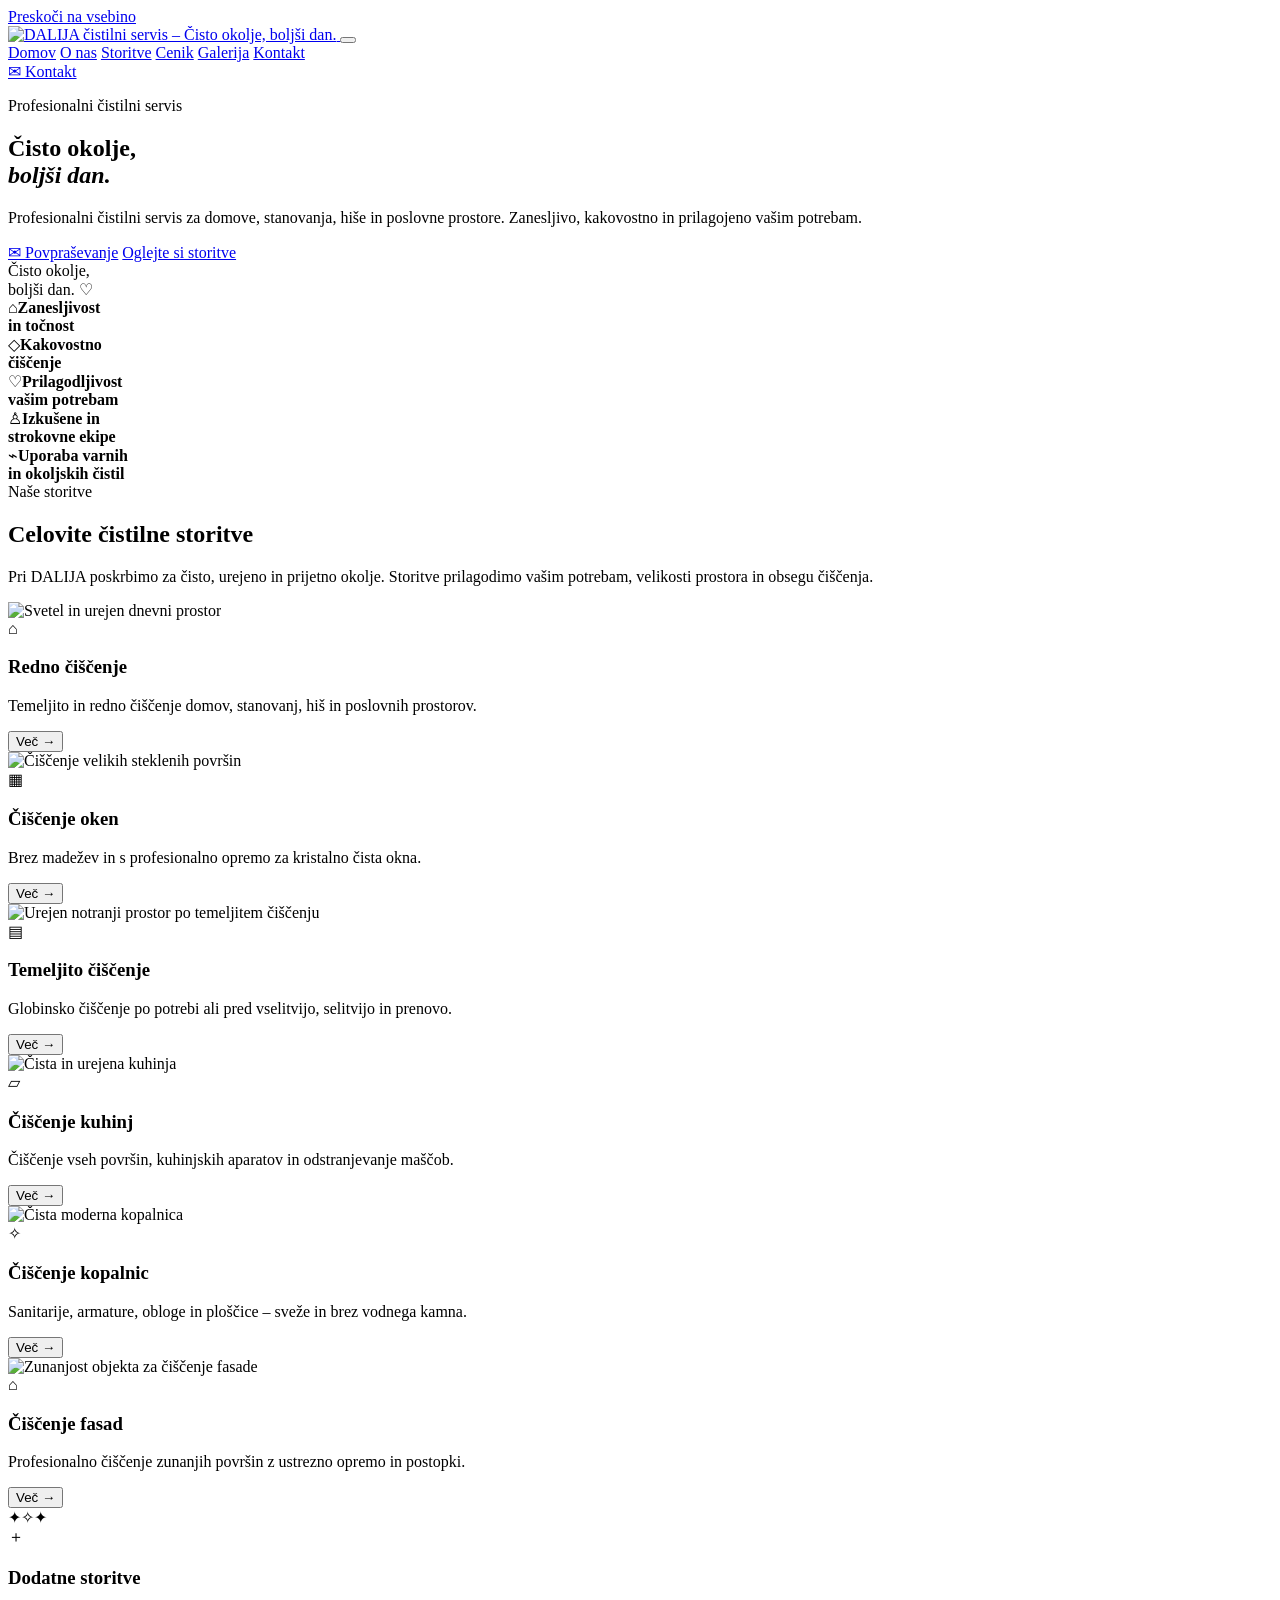
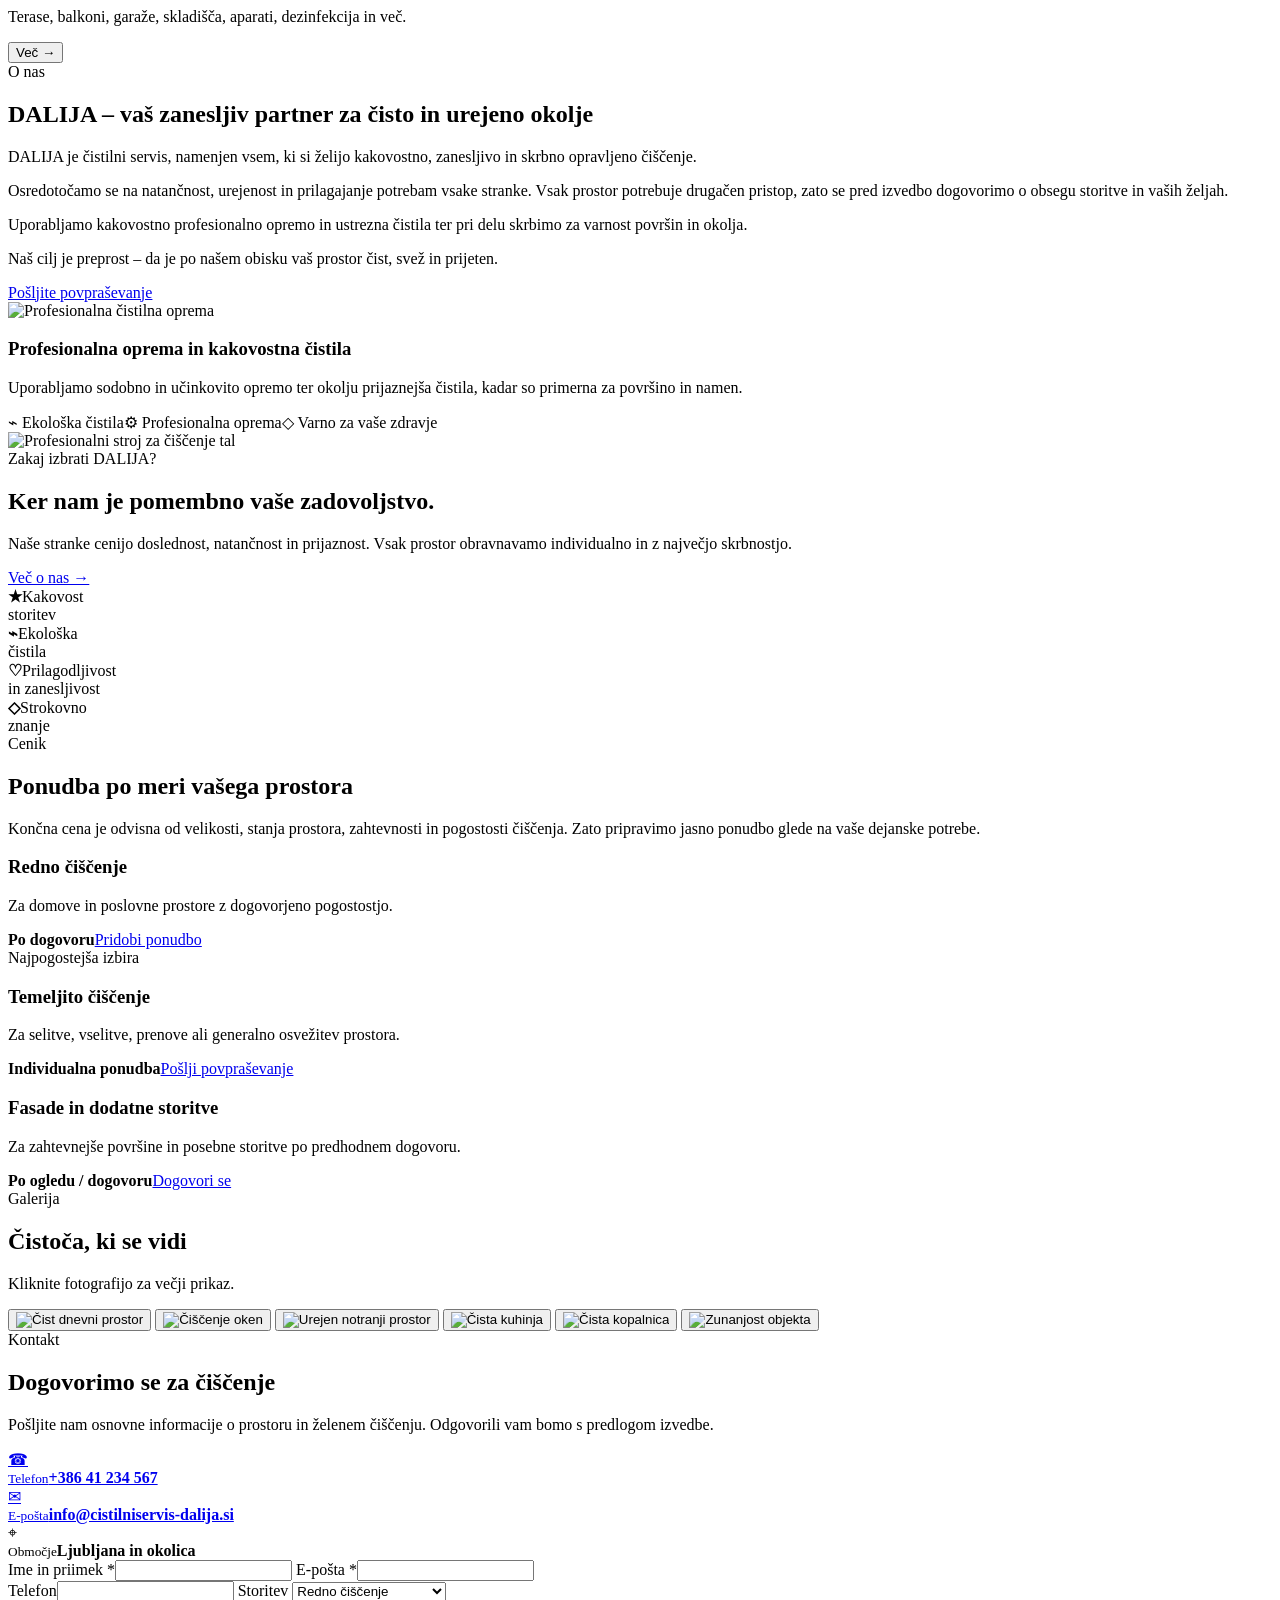
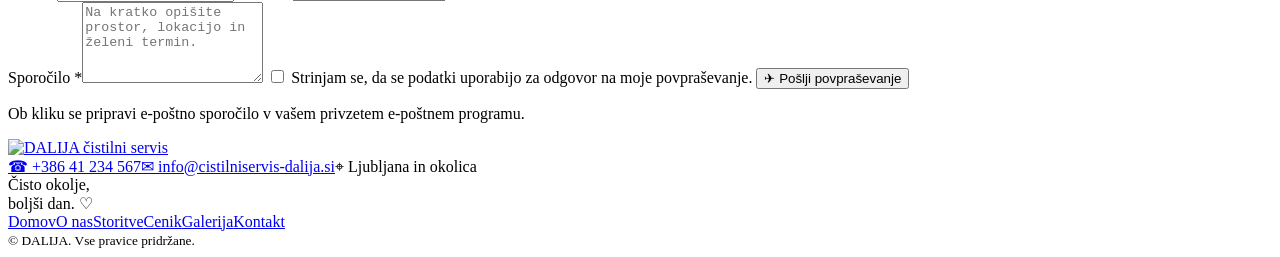
==== index.html @ ecc3ffd3 "Build DALIJA cleaning service website" ====
<!doctype html>
<html lang="sl">
<head>
  <meta charset="utf-8" />
  <meta name="viewport" content="width=device-width, initial-scale=1" />
  <meta name="description" content="DALIJA – profesionalni čistilni servis za domove, stanovanja, hiše in poslovne prostore v Ljubljani in okolici." />
  <meta name="theme-color" content="#007f9e" />
  <meta property="og:title" content="DALIJA | Čistilni servis" />
  <meta property="og:description" content="Profesionalne čistilne storitve za domove in poslovne prostore v Ljubljani in okolici." />
  <title>DALIJA | Čistilni servis</title>
  <link rel="icon" href="assets/favicon.svg" />
  <link rel="stylesheet" href="style.css" />
</head>
<body>
  <a class="skip-link" href="#main">Preskoči na vsebino</a>

  <header class="site-header" id="domov">
    <div class="header-inner container">
      <a class="brand" href="#domov" aria-label="DALIJA – domov">
        <img src="assets/logo.svg" alt="DALIJA čistilni servis – Čisto okolje, boljši dan." />
      </a>
      <button class="menu-toggle" type="button" aria-expanded="false" aria-controls="main-nav" aria-label="Odpri meni">
        <span></span><span></span><span></span>
      </button>
      <nav class="main-nav" id="main-nav" aria-label="Glavna navigacija">
        <a href="#domov" class="active">Domov</a>
        <a href="#o-nas">O nas</a>
        <a href="#storitve">Storitve</a>
        <a href="#cenik">Cenik</a>
        <a href="#galerija">Galerija</a>
        <a href="#kontakt">Kontakt</a>
      </nav>
      <a class="btn btn-small header-cta" href="#kontakt"><span aria-hidden="true">✉</span> Kontakt</a>
    </div>
  </header>

  <main id="main">
    <section class="hero" aria-labelledby="hero-title">
      <div class="hero-photo" aria-hidden="true"></div>
      <div class="hero-shade" aria-hidden="true"></div>
      <div class="container hero-content">
        <p class="eyebrow">Profesionalni čistilni servis</p>
        <h1 id="hero-title">Čisto okolje,<br><em>boljši dan.</em></h1>
        <p>Profesionalni čistilni servis za domove, stanovanja, hiše in poslovne prostore. Zanesljivo, kakovostno in prilagojeno vašim potrebam.</p>
        <div class="hero-actions">
          <a class="btn btn-primary" href="#kontakt"><span aria-hidden="true">✉</span> Povpraševanje</a>
          <a class="btn btn-ghost" href="#storitve">Oglejte si storitve</a>
        </div>
      </div>
      <div class="hero-note" aria-hidden="true">Čisto okolje,<br>boljši dan. ♡</div>
    </section>

    <section class="trust-strip" aria-label="Prednosti DALIJA">
      <div class="container trust-grid">
        <div class="trust-item"><span class="trust-icon">⌂</span><strong>Zanesljivost<br>in točnost</strong></div>
        <div class="trust-item"><span class="trust-icon">◇</span><strong>Kakovostno<br>čiščenje</strong></div>
        <div class="trust-item"><span class="trust-icon">♡</span><strong>Prilagodljivost<br>vašim potrebam</strong></div>
        <div class="trust-item"><span class="trust-icon">♙</span><strong>Izkušene in<br>strokovne ekipe</strong></div>
        <div class="trust-item"><span class="trust-icon">⌁</span><strong>Uporaba varnih<br>in okoljskih čistil</strong></div>
      </div>
    </section>

    <section class="section services" id="storitve" aria-labelledby="services-title">
      <div class="floral floral-left" aria-hidden="true"></div>
      <div class="floral floral-right" aria-hidden="true"></div>
      <div class="container">
        <div class="section-heading centered">
          <span>Naše storitve</span>
          <h2 id="services-title">Celovite čistilne storitve</h2>
          <p>Pri DALIJA poskrbimo za čisto, urejeno in prijetno okolje. Storitve prilagodimo vašim potrebam, velikosti prostora in obsegu čiščenja.</p>
        </div>

        <div class="service-grid">
          <article class="service-card">
            <img src="https://images.unsplash.com/photo-1638989795059-f4dba0a3f291?auto=format&fit=crop&fm=jpg&q=82&w=1200" alt="Svetel in urejen dnevni prostor" loading="lazy" />
            <div class="service-body"><span class="service-icon">⌂</span><h3>Redno čiščenje</h3><p>Temeljito in redno čiščenje domov, stanovanj, hiš in poslovnih prostorov.</p><button class="link-btn service-more" data-service="redno">Več <span>→</span></button></div>
          </article>
          <article class="service-card">
            <img src="https://images.unsplash.com/photo-1641927130955-8e118b3d3306?auto=format&fit=crop&fm=jpg&q=82&w=1200" alt="Čiščenje velikih steklenih površin" loading="lazy" />
            <div class="service-body"><span class="service-icon">▦</span><h3>Čiščenje oken</h3><p>Brez madežev in s profesionalno opremo za kristalno čista okna.</p><button class="link-btn service-more" data-service="okna">Več <span>→</span></button></div>
          </article>
          <article class="service-card">
            <img src="https://images.unsplash.com/photo-1641927130955-8e118b3d3306?auto=format&fit=crop&fm=jpg&q=82&w=1200" alt="Urejen notranji prostor po temeljitem čiščenju" loading="lazy" />
            <div class="service-body"><span class="service-icon">▤</span><h3>Temeljito čiščenje</h3><p>Globinsko čiščenje po potrebi ali pred vselitvijo, selitvijo in prenovo.</p><button class="link-btn service-more" data-service="temeljito">Več <span>→</span></button></div>
          </article>
          <article class="service-card">
            <img src="https://images.unsplash.com/photo-1761679296920-b48e07e9e267?auto=format&fit=crop&fm=jpg&q=82&w=1200" alt="Čista in urejena kuhinja" loading="lazy" />
            <div class="service-body"><span class="service-icon">▱</span><h3>Čiščenje kuhinj</h3><p>Čiščenje vseh površin, kuhinjskih aparatov in odstranjevanje maščob.</p><button class="link-btn service-more" data-service="kuhinje">Več <span>→</span></button></div>
          </article>
          <article class="service-card">
            <img src="https://images.unsplash.com/photo-1774716925801-cad665240e12?auto=format&fit=crop&fm=jpg&q=82&w=1200" alt="Čista moderna kopalnica" loading="lazy" />
            <div class="service-body"><span class="service-icon">✧</span><h3>Čiščenje kopalnic</h3><p>Sanitarije, armature, obloge in ploščice – sveže in brez vodnega kamna.</p><button class="link-btn service-more" data-service="kopalnice">Več <span>→</span></button></div>
          </article>
          <article class="service-card">
            <img src="https://images.unsplash.com/photo-1757361652977-218a1173e8d6?auto=format&fit=crop&fm=jpg&q=82&w=1200" alt="Zunanjost objekta za čiščenje fasade" loading="lazy" />
            <div class="service-body"><span class="service-icon">⌂</span><h3>Čiščenje fasad</h3><p>Profesionalno čiščenje zunanjih površin z ustrezno opremo in postopki.</p><button class="link-btn service-more" data-service="fasade">Več <span>→</span></button></div>
          </article>
          <article class="service-card service-card-extra">
            <div class="service-illustration"><span>✦</span><span>✧</span><span>✦</span></div>
            <div class="service-body"><span class="service-icon">＋</span><h3>Dodatne storitve</h3><p>Terase, balkoni, garaže, skladišča, aparati, dezinfekcija in več.</p><button class="link-btn service-more" data-service="dodatne">Več <span>→</span></button></div>
          </article>
        </div>
      </div>
    </section>

    <section class="section about" id="o-nas" aria-labelledby="about-title">
      <div class="container about-grid">
        <div class="about-copy">
          <div class="section-heading">
            <span>O nas</span>
            <h2 id="about-title">DALIJA – vaš zanesljiv partner za čisto in urejeno okolje</h2>
          </div>
          <p>DALIJA je čistilni servis, namenjen vsem, ki si želijo kakovostno, zanesljivo in skrbno opravljeno čiščenje.</p>
          <p>Osredotočamo se na natančnost, urejenost in prilagajanje potrebam vsake stranke. Vsak prostor potrebuje drugačen pristop, zato se pred izvedbo dogovorimo o obsegu storitve in vaših željah.</p>
          <p>Uporabljamo kakovostno profesionalno opremo in ustrezna čistila ter pri delu skrbimo za varnost površin in okolja.</p>
          <p class="about-highlight">Naš cilj je preprost – da je po našem obisku vaš prostor čist, svež in prijeten.</p>
          <a class="btn btn-primary" href="#kontakt">Pošljite povpraševanje</a>
        </div>
        <div class="about-visual card-frame">
          <img src="https://images.unsplash.com/photo-1641927130955-8e118b3d3306?auto=format&fit=crop&fm=jpg&q=82&w=1200" alt="Profesionalna čistilna oprema" loading="lazy" />
        </div>
        <div class="equipment card-frame">
          <div class="equipment-copy">
            <h3>Profesionalna oprema in kakovostna čistila</h3>
            <p>Uporabljamo sodobno in učinkovito opremo ter okolju prijaznejša čistila, kadar so primerna za površino in namen.</p>
            <div class="mini-features"><span>⌁ Ekološka čistila</span><span>⚙ Profesionalna oprema</span><span>◇ Varno za vaše zdravje</span></div>
          </div>
          <img src="https://images.unsplash.com/photo-1638989795059-f4dba0a3f291?auto=format&fit=crop&fm=jpg&q=82&w=1200" alt="Profesionalni stroj za čiščenje tal" loading="lazy" />
        </div>
      </div>
    </section>

    <section class="section why" aria-labelledby="why-title">
      <div class="container why-inner">
        <div>
          <span class="eyebrow">Zakaj izbrati DALIJA?</span>
          <h2 id="why-title">Ker nam je pomembno vaše zadovoljstvo.</h2>
          <p>Naše stranke cenijo doslednost, natančnost in prijaznost. Vsak prostor obravnavamo individualno in z največjo skrbnostjo.</p>
          <a class="btn btn-small" href="#o-nas">Več o nas →</a>
        </div>
        <div class="why-features">
          <div><strong>★</strong><span>Kakovost<br>storitev</span></div>
          <div><strong>⌁</strong><span>Ekološka<br>čistila</span></div>
          <div><strong>♡</strong><span>Prilagodljivost<br>in zanesljivost</span></div>
          <div><strong>◇</strong><span>Strokovno<br>znanje</span></div>
        </div>
      </div>
    </section>

    <section class="section pricing" id="cenik" aria-labelledby="pricing-title">
      <div class="container">
        <div class="section-heading centered">
          <span>Cenik</span>
          <h2 id="pricing-title">Ponudba po meri vašega prostora</h2>
          <p>Končna cena je odvisna od velikosti, stanja prostora, zahtevnosti in pogostosti čiščenja. Zato pripravimo jasno ponudbo glede na vaše dejanske potrebe.</p>
        </div>
        <div class="pricing-grid">
          <article><h3>Redno čiščenje</h3><p>Za domove in poslovne prostore z dogovorjeno pogostostjo.</p><strong>Po dogovoru</strong><a href="#kontakt" class="btn btn-outline">Pridobi ponudbo</a></article>
          <article class="featured"><span class="tag">Najpogostejša izbira</span><h3>Temeljito čiščenje</h3><p>Za selitve, vselitve, prenove ali generalno osvežitev prostora.</p><strong>Individualna ponudba</strong><a href="#kontakt" class="btn btn-primary">Pošlji povpraševanje</a></article>
          <article><h3>Fasade in dodatne storitve</h3><p>Za zahtevnejše površine in posebne storitve po predhodnem dogovoru.</p><strong>Po ogledu / dogovoru</strong><a href="#kontakt" class="btn btn-outline">Dogovori se</a></article>
        </div>
      </div>
    </section>

    <section class="section gallery" id="galerija" aria-labelledby="gallery-title">
      <div class="container">
        <div class="section-heading centered">
          <span>Galerija</span>
          <h2 id="gallery-title">Čistoča, ki se vidi</h2>
          <p>Kliknite fotografijo za večji prikaz.</p>
        </div>
        <div class="gallery-grid">
          <button class="gallery-item" data-src="https://images.unsplash.com/photo-1638989795059-f4dba0a3f291?auto=format&fit=crop&fm=jpg&q=82&w=1200" aria-label="Odpri fotografijo dnevnega prostora"><img src="https://images.unsplash.com/photo-1638989795059-f4dba0a3f291?auto=format&fit=crop&fm=jpg&q=82&w=1200" alt="Čist dnevni prostor" loading="lazy"></button>
          <button class="gallery-item" data-src="https://images.unsplash.com/photo-1641927130955-8e118b3d3306?auto=format&fit=crop&fm=jpg&q=82&w=1200" aria-label="Odpri fotografijo čiščenja oken"><img src="https://images.unsplash.com/photo-1641927130955-8e118b3d3306?auto=format&fit=crop&fm=jpg&q=82&w=1200" alt="Čiščenje oken" loading="lazy"></button>
          <button class="gallery-item" data-src="https://images.unsplash.com/photo-1641927130955-8e118b3d3306?auto=format&fit=crop&fm=jpg&q=82&w=1200" aria-label="Odpri fotografijo notranjega prostora"><img src="https://images.unsplash.com/photo-1641927130955-8e118b3d3306?auto=format&fit=crop&fm=jpg&q=82&w=1200" alt="Urejen notranji prostor" loading="lazy"></button>
          <button class="gallery-item" data-src="https://images.unsplash.com/photo-1761679296920-b48e07e9e267?auto=format&fit=crop&fm=jpg&q=82&w=1200" aria-label="Odpri fotografijo kuhinje"><img src="https://images.unsplash.com/photo-1761679296920-b48e07e9e267?auto=format&fit=crop&fm=jpg&q=82&w=1200" alt="Čista kuhinja" loading="lazy"></button>
          <button class="gallery-item" data-src="https://images.unsplash.com/photo-1774716925801-cad665240e12?auto=format&fit=crop&fm=jpg&q=82&w=1200" aria-label="Odpri fotografijo kopalnice"><img src="https://images.unsplash.com/photo-1774716925801-cad665240e12?auto=format&fit=crop&fm=jpg&q=82&w=1200" alt="Čista kopalnica" loading="lazy"></button>
          <button class="gallery-item" data-src="https://images.unsplash.com/photo-1757361652977-218a1173e8d6?auto=format&fit=crop&fm=jpg&q=82&w=1200" aria-label="Odpri fotografijo zunanjosti objekta"><img src="https://images.unsplash.com/photo-1757361652977-218a1173e8d6?auto=format&fit=crop&fm=jpg&q=82&w=1200" alt="Zunanjost objekta" loading="lazy"></button>
        </div>
      </div>
    </section>

    <section class="section contact" id="kontakt" aria-labelledby="contact-title">
      <div class="container contact-grid">
        <div class="contact-info">
          <div class="section-heading">
            <span>Kontakt</span>
            <h2 id="contact-title">Dogovorimo se za čiščenje</h2>
          </div>
          <p>Pošljite nam osnovne informacije o prostoru in želenem čiščenju. Odgovorili vam bomo s predlogom izvedbe.</p>
          <div class="contact-links">
            <a href="tel:+38641234567"><span>☎</span><div><small>Telefon</small><strong>+386 41 234 567</strong></div></a>
            <a href="mailto:info@cistilniservis-dalija.si"><span>✉</span><div><small>E-pošta</small><strong>info@cistilniservis-dalija.si</strong></div></a>
            <div><span>⌖</span><div><small>Območje</small><strong>Ljubljana in okolica</strong></div></div>
          </div>
        </div>

        <form class="contact-form" id="contact-form" novalidate>
          <div class="form-row">
            <label>Ime in priimek *<input type="text" name="name" required autocomplete="name"></label>
            <label>E-pošta *<input type="email" name="email" required autocomplete="email"></label>
          </div>
          <div class="form-row">
            <label>Telefon<input type="tel" name="phone" autocomplete="tel"></label>
            <label>Storitev
              <select name="service">
                <option>Redno čiščenje</option><option>Čiščenje oken</option><option>Temeljito čiščenje</option><option>Čiščenje kuhinj</option><option>Čiščenje kopalnic</option><option>Čiščenje fasad</option><option>Dodatne storitve</option><option>Dezinfekcija prostorov</option>
              </select>
            </label>
          </div>
          <label>Sporočilo *<textarea name="message" rows="5" required placeholder="Na kratko opišite prostor, lokacijo in želeni termin."></textarea></label>
          <label class="consent"><input type="checkbox" name="consent" required> <span>Strinjam se, da se podatki uporabijo za odgovor na moje povpraševanje.</span></label>
          <button class="btn btn-primary btn-wide" type="submit">✈ Pošlji povpraševanje</button>
          <p class="form-status" id="form-status" role="status" aria-live="polite"></p>
          <p class="form-note">Ob kliku se pripravi e-poštno sporočilo v vašem privzetem e-poštnem programu.</p>
        </form>
      </div>
    </section>
  </main>

  <footer class="site-footer">
    <div class="container footer-top">
      <a class="footer-brand" href="#domov"><img src="assets/logo.svg" alt="DALIJA čistilni servis"></a>
      <div class="footer-contact"><a href="tel:+38641234567">☎ +386 41 234 567</a><a href="mailto:info@cistilniservis-dalija.si">✉ info@cistilniservis-dalija.si</a><span>⌖ Ljubljana in okolica</span></div>
      <div class="footer-tagline">Čisto okolje,<br>boljši dan. ♡</div>
    </div>
    <div class="footer-bottom">
      <div class="container"><nav aria-label="Navigacija v nogi"><a href="#domov">Domov</a><a href="#o-nas">O nas</a><a href="#storitve">Storitve</a><a href="#cenik">Cenik</a><a href="#galerija">Galerija</a><a href="#kontakt">Kontakt</a></nav><small>© <span id="year"></span> DALIJA. Vse pravice pridržane.</small></div>
    </div>
  </footer>

  <dialog class="service-modal" id="service-modal" aria-labelledby="service-modal-title">
    <button class="modal-close" type="button" aria-label="Zapri">×</button>
    <span class="modal-kicker">DALIJA storitev</span>
    <h2 id="service-modal-title"></h2>
    <div id="service-modal-content"></div>
    <a href="#kontakt" class="btn btn-primary modal-cta">Pošlji povpraševanje</a>
  </dialog>

  <dialog class="lightbox" id="lightbox" aria-label="Povečana fotografija">
    <button class="modal-close" type="button" aria-label="Zapri fotografijo">×</button>
    <img id="lightbox-image" alt="Povečana fotografija iz galerije">
  </dialog>

  <script src="script.js"></script>
</body>
</html>
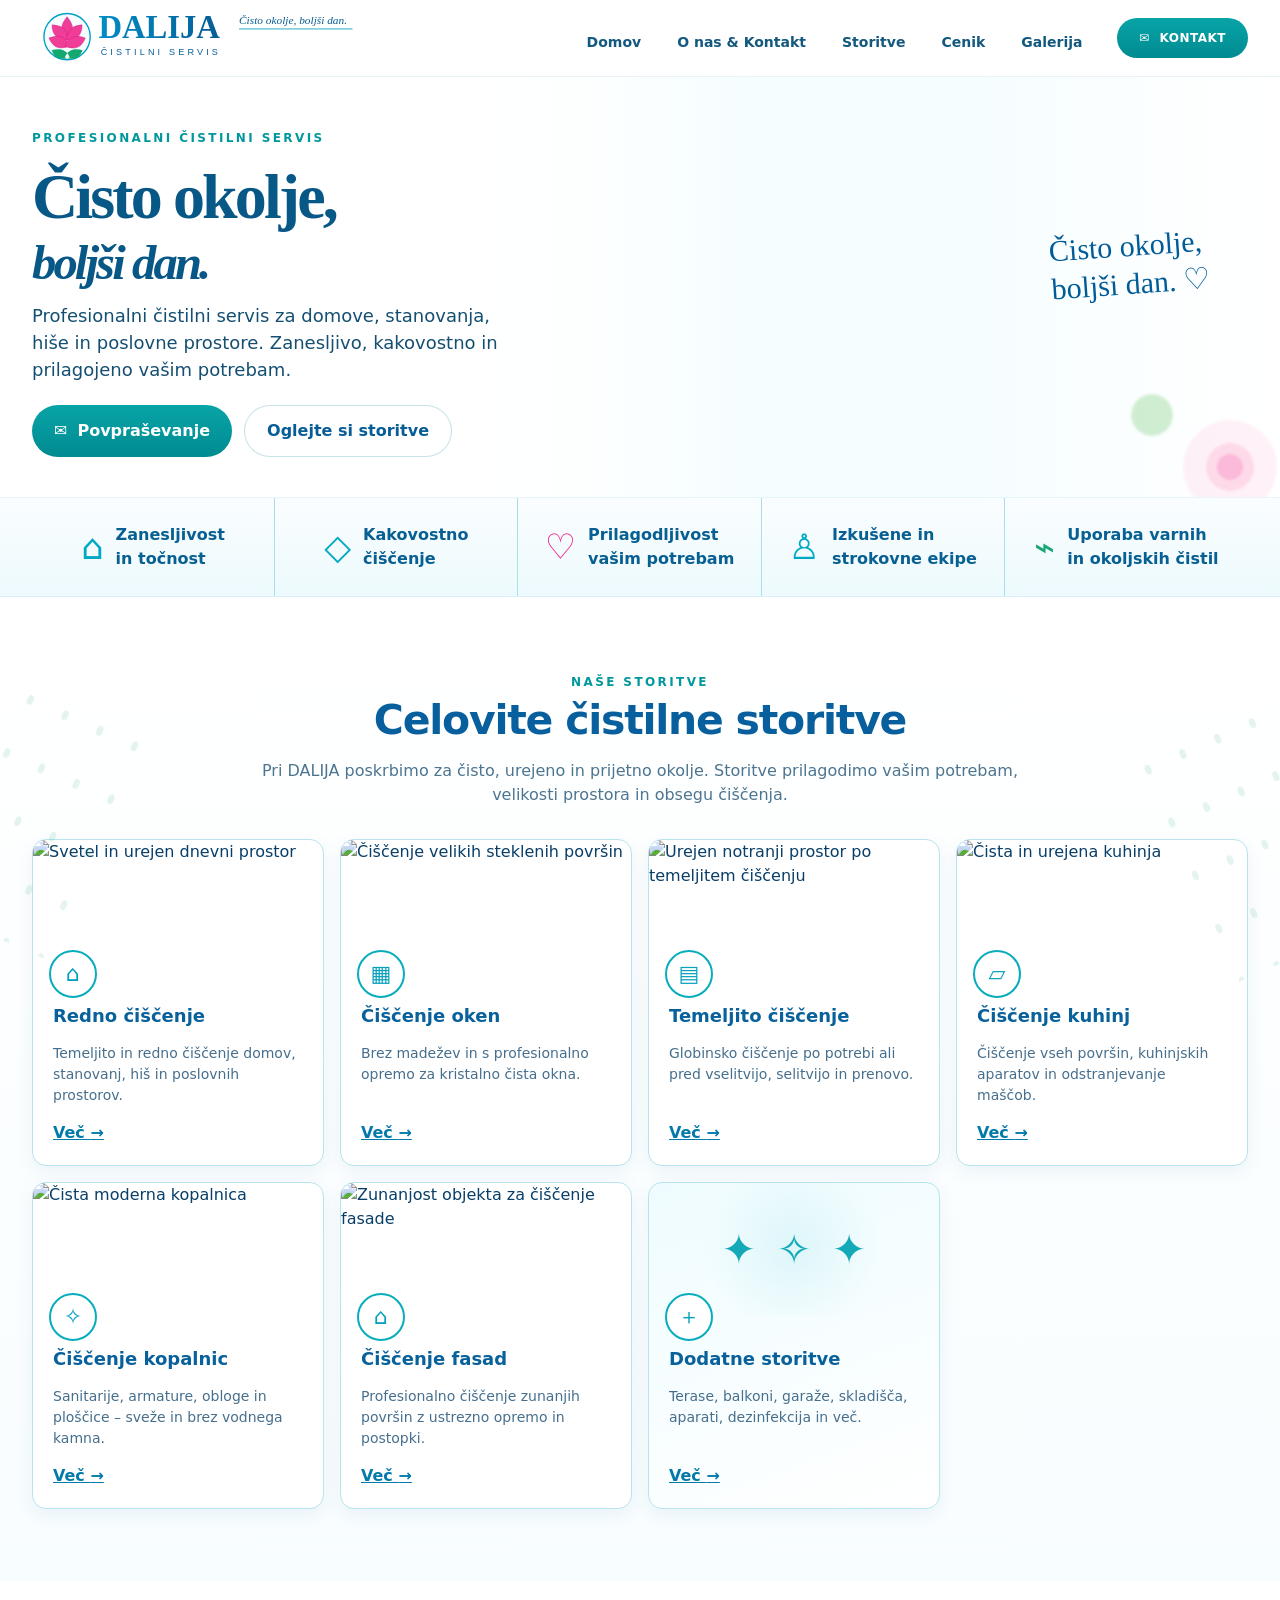
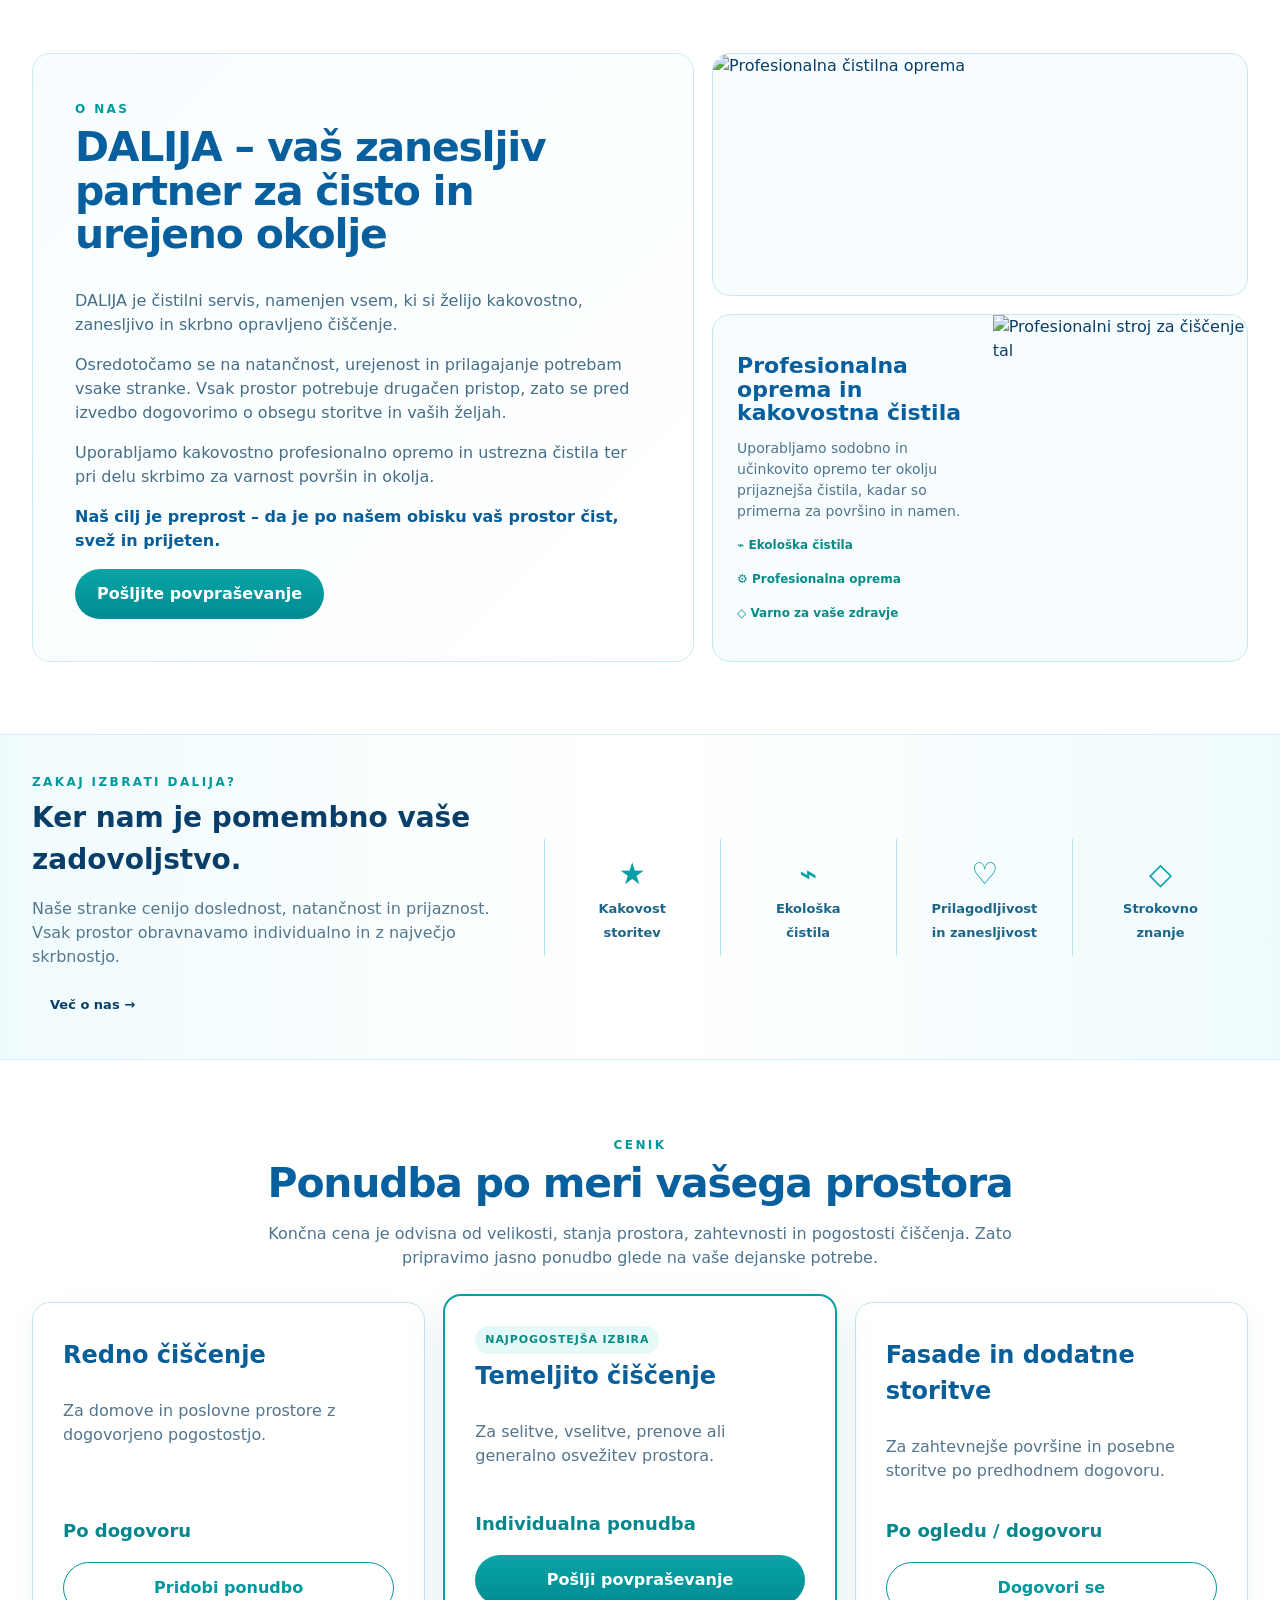
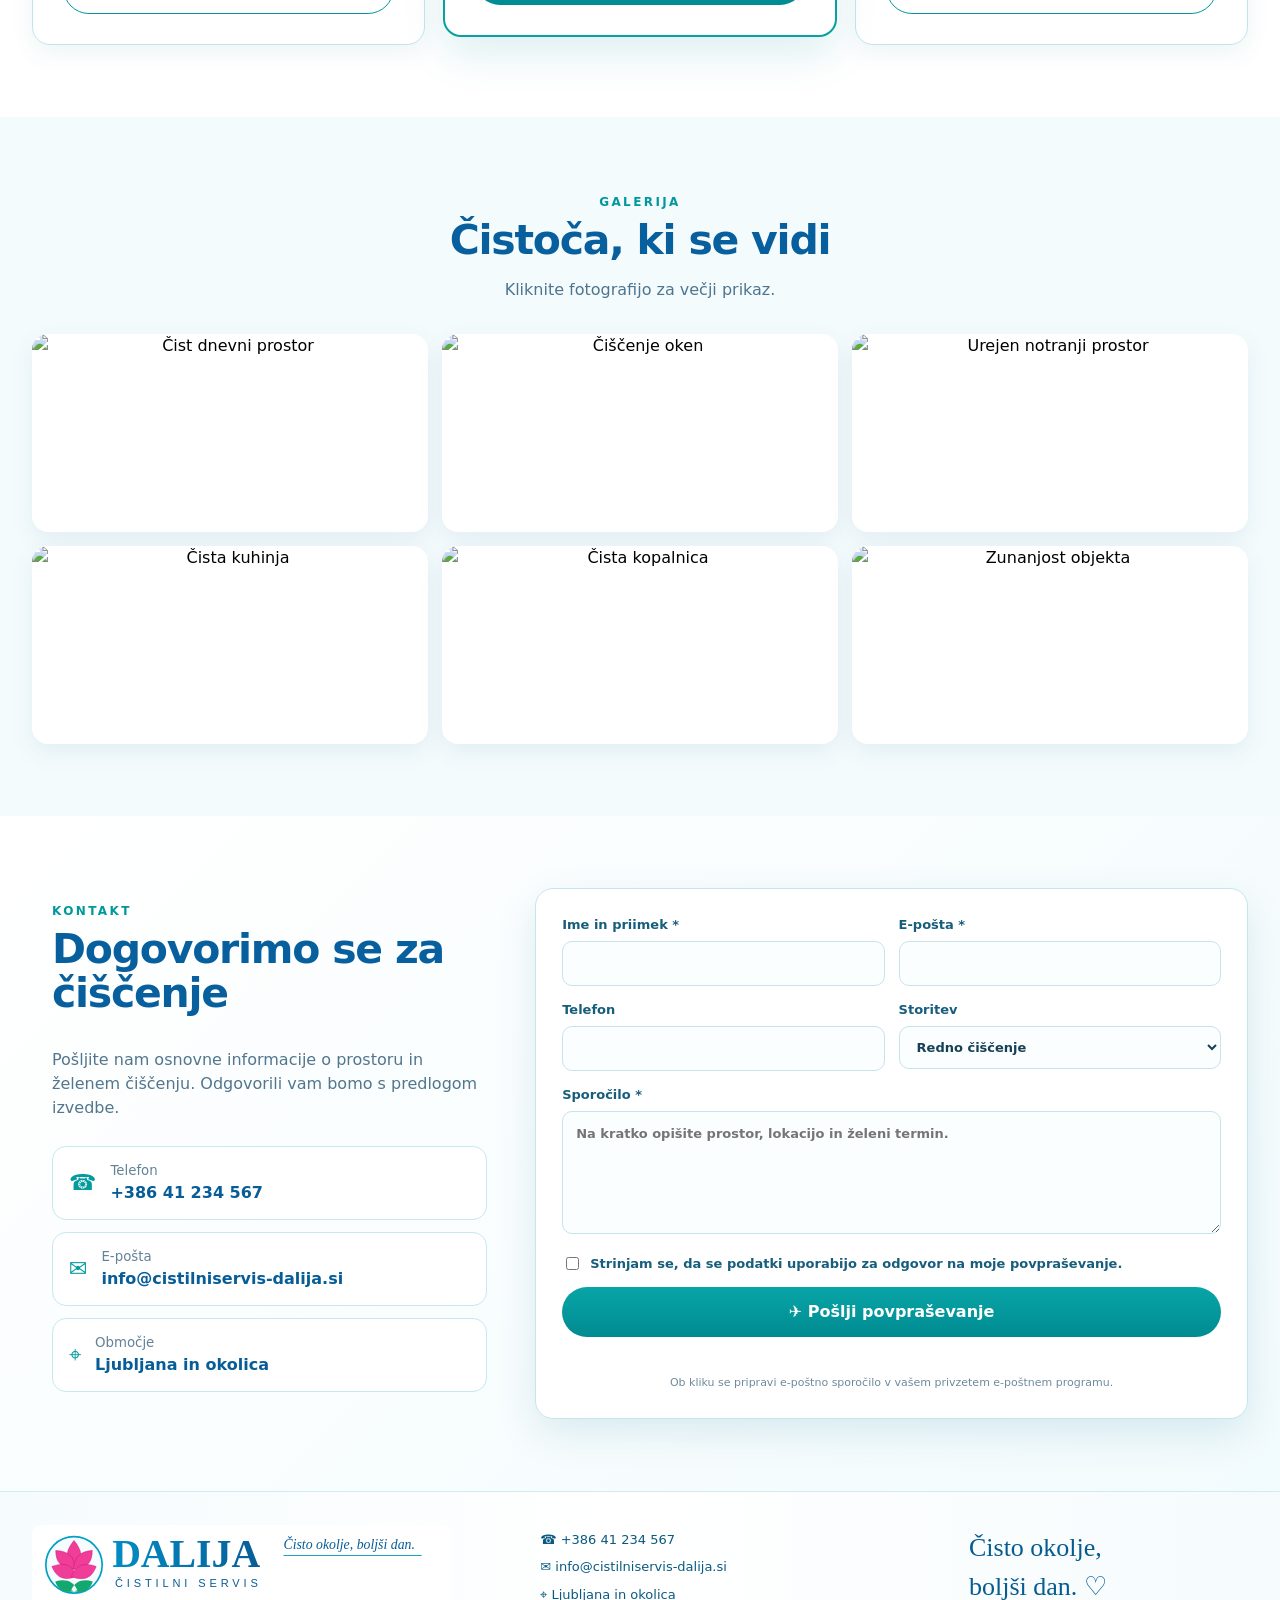
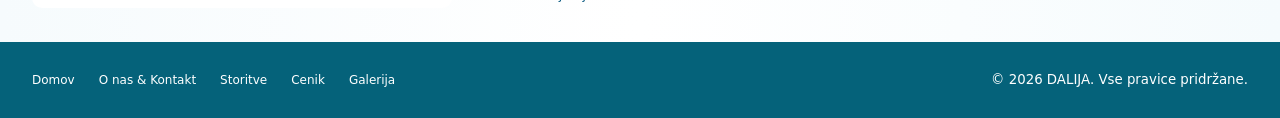
==== commit bfac56d6: "Convert navigation to dedicated pages" ====
--- a/index.html
+++ b/index.html
@@ -16,21 +16,20 @@
 
   <header class="site-header" id="domov">
     <div class="header-inner container">
-      <a class="brand" href="#domov" aria-label="DALIJA – domov">
+      <a class="brand" href="index.html" aria-label="DALIJA – domov">
         <img src="assets/logo.svg" alt="DALIJA čistilni servis – Čisto okolje, boljši dan." />
       </a>
       <button class="menu-toggle" type="button" aria-expanded="false" aria-controls="main-nav" aria-label="Odpri meni">
         <span></span><span></span><span></span>
       </button>
       <nav class="main-nav" id="main-nav" aria-label="Glavna navigacija">
-        <a href="#domov" class="active">Domov</a>
-        <a href="#o-nas">O nas</a>
-        <a href="#storitve">Storitve</a>
-        <a href="#cenik">Cenik</a>
-        <a href="#galerija">Galerija</a>
-        <a href="#kontakt">Kontakt</a>
+        <a href="index.html" class="active">Domov</a>
+        <a href="o-nas-kontakt.html">O nas &amp; Kontakt</a>
+        <a href="storitve.html">Storitve</a>
+        <a href="cenik.html">Cenik</a>
+        <a href="index.html#galerija">Galerija</a>
       </nav>
-      <a class="btn btn-small header-cta" href="#kontakt"><span aria-hidden="true">✉</span> Kontakt</a>
+      <a class="btn btn-small header-cta" href="o-nas-kontakt.html#kontakt"><span aria-hidden="true">✉</span> Kontakt</a>
     </div>
   </header>
 
@@ -43,8 +42,8 @@
         <h1 id="hero-title">Čisto okolje,<br><em>boljši dan.</em></h1>
         <p>Profesionalni čistilni servis za domove, stanovanja, hiše in poslovne prostore. Zanesljivo, kakovostno in prilagojeno vašim potrebam.</p>
         <div class="hero-actions">
-          <a class="btn btn-primary" href="#kontakt"><span aria-hidden="true">✉</span> Povpraševanje</a>
-          <a class="btn btn-ghost" href="#storitve">Oglejte si storitve</a>
+          <a class="btn btn-primary" href="o-nas-kontakt.html#kontakt"><span aria-hidden="true">✉</span> Povpraševanje</a>
+          <a class="btn btn-ghost" href="storitve.html">Oglejte si storitve</a>
         </div>
       </div>
       <div class="hero-note" aria-hidden="true">Čisto okolje,<br>boljši dan. ♡</div>
@@ -73,31 +72,31 @@
         <div class="service-grid">
           <article class="service-card">
             <img src="https://images.unsplash.com/photo-1638989795059-f4dba0a3f291?auto=format&fit=crop&fm=jpg&q=82&w=1200" alt="Svetel in urejen dnevni prostor" loading="lazy" />
-            <div class="service-body"><span class="service-icon">⌂</span><h3>Redno čiščenje</h3><p>Temeljito in redno čiščenje domov, stanovanj, hiš in poslovnih prostorov.</p><button class="link-btn service-more" data-service="redno">Več <span>→</span></button></div>
+            <div class="service-body"><span class="service-icon">⌂</span><h3>Redno čiščenje</h3><p>Temeljito in redno čiščenje domov, stanovanj, hiš in poslovnih prostorov.</p><a class="link-btn" href="storitve.html#redno">Več <span>→</span></a></div>
           </article>
           <article class="service-card">
             <img src="https://images.unsplash.com/photo-1641927130955-8e118b3d3306?auto=format&fit=crop&fm=jpg&q=82&w=1200" alt="Čiščenje velikih steklenih površin" loading="lazy" />
-            <div class="service-body"><span class="service-icon">▦</span><h3>Čiščenje oken</h3><p>Brez madežev in s profesionalno opremo za kristalno čista okna.</p><button class="link-btn service-more" data-service="okna">Več <span>→</span></button></div>
+            <div class="service-body"><span class="service-icon">▦</span><h3>Čiščenje oken</h3><p>Brez madežev in s profesionalno opremo za kristalno čista okna.</p><a class="link-btn" href="storitve.html#okna">Več <span>→</span></a></div>
           </article>
           <article class="service-card">
             <img src="https://images.unsplash.com/photo-1641927130955-8e118b3d3306?auto=format&fit=crop&fm=jpg&q=82&w=1200" alt="Urejen notranji prostor po temeljitem čiščenju" loading="lazy" />
-            <div class="service-body"><span class="service-icon">▤</span><h3>Temeljito čiščenje</h3><p>Globinsko čiščenje po potrebi ali pred vselitvijo, selitvijo in prenovo.</p><button class="link-btn service-more" data-service="temeljito">Več <span>→</span></button></div>
+            <div class="service-body"><span class="service-icon">▤</span><h3>Temeljito čiščenje</h3><p>Globinsko čiščenje po potrebi ali pred vselitvijo, selitvijo in prenovo.</p><a class="link-btn" href="storitve.html#temeljito">Več <span>→</span></a></div>
           </article>
           <article class="service-card">
             <img src="https://images.unsplash.com/photo-1761679296920-b48e07e9e267?auto=format&fit=crop&fm=jpg&q=82&w=1200" alt="Čista in urejena kuhinja" loading="lazy" />
-            <div class="service-body"><span class="service-icon">▱</span><h3>Čiščenje kuhinj</h3><p>Čiščenje vseh površin, kuhinjskih aparatov in odstranjevanje maščob.</p><button class="link-btn service-more" data-service="kuhinje">Več <span>→</span></button></div>
+            <div class="service-body"><span class="service-icon">▱</span><h3>Čiščenje kuhinj</h3><p>Čiščenje vseh površin, kuhinjskih aparatov in odstranjevanje maščob.</p><a class="link-btn" href="storitve.html#kuhinje">Več <span>→</span></a></div>
           </article>
           <article class="service-card">
             <img src="https://images.unsplash.com/photo-1774716925801-cad665240e12?auto=format&fit=crop&fm=jpg&q=82&w=1200" alt="Čista moderna kopalnica" loading="lazy" />
-            <div class="service-body"><span class="service-icon">✧</span><h3>Čiščenje kopalnic</h3><p>Sanitarije, armature, obloge in ploščice – sveže in brez vodnega kamna.</p><button class="link-btn service-more" data-service="kopalnice">Več <span>→</span></button></div>
+            <div class="service-body"><span class="service-icon">✧</span><h3>Čiščenje kopalnic</h3><p>Sanitarije, armature, obloge in ploščice – sveže in brez vodnega kamna.</p><a class="link-btn" href="storitve.html#kopalnice">Več <span>→</span></a></div>
           </article>
           <article class="service-card">
             <img src="https://images.unsplash.com/photo-1757361652977-218a1173e8d6?auto=format&fit=crop&fm=jpg&q=82&w=1200" alt="Zunanjost objekta za čiščenje fasade" loading="lazy" />
-            <div class="service-body"><span class="service-icon">⌂</span><h3>Čiščenje fasad</h3><p>Profesionalno čiščenje zunanjih površin z ustrezno opremo in postopki.</p><button class="link-btn service-more" data-service="fasade">Več <span>→</span></button></div>
+            <div class="service-body"><span class="service-icon">⌂</span><h3>Čiščenje fasad</h3><p>Profesionalno čiščenje zunanjih površin z ustrezno opremo in postopki.</p><a class="link-btn" href="storitve.html#fasade">Več <span>→</span></a></div>
           </article>
           <article class="service-card service-card-extra">
             <div class="service-illustration"><span>✦</span><span>✧</span><span>✦</span></div>
-            <div class="service-body"><span class="service-icon">＋</span><h3>Dodatne storitve</h3><p>Terase, balkoni, garaže, skladišča, aparati, dezinfekcija in več.</p><button class="link-btn service-more" data-service="dodatne">Več <span>→</span></button></div>
+            <div class="service-body"><span class="service-icon">＋</span><h3>Dodatne storitve</h3><p>Terase, balkoni, garaže, skladišča, aparati, dezinfekcija in več.</p><a class="link-btn" href="storitve.html#dodatne">Več <span>→</span></a></div>
           </article>
         </div>
       </div>
@@ -114,7 +113,7 @@
           <p>Osredotočamo se na natančnost, urejenost in prilagajanje potrebam vsake stranke. Vsak prostor potrebuje drugačen pristop, zato se pred izvedbo dogovorimo o obsegu storitve in vaših željah.</p>
           <p>Uporabljamo kakovostno profesionalno opremo in ustrezna čistila ter pri delu skrbimo za varnost površin in okolja.</p>
           <p class="about-highlight">Naš cilj je preprost – da je po našem obisku vaš prostor čist, svež in prijeten.</p>
-          <a class="btn btn-primary" href="#kontakt">Pošljite povpraševanje</a>
+          <a class="btn btn-primary" href="o-nas-kontakt.html#kontakt">Pošljite povpraševanje</a>
         </div>
         <div class="about-visual card-frame">
           <img src="https://images.unsplash.com/photo-1641927130955-8e118b3d3306?auto=format&fit=crop&fm=jpg&q=82&w=1200" alt="Profesionalna čistilna oprema" loading="lazy" />
@@ -136,7 +135,7 @@
           <span class="eyebrow">Zakaj izbrati DALIJA?</span>
           <h2 id="why-title">Ker nam je pomembno vaše zadovoljstvo.</h2>
           <p>Naše stranke cenijo doslednost, natančnost in prijaznost. Vsak prostor obravnavamo individualno in z največjo skrbnostjo.</p>
-          <a class="btn btn-small" href="#o-nas">Več o nas →</a>
+          <a class="btn btn-small" href="o-nas-kontakt.html">Več o nas →</a>
         </div>
         <div class="why-features">
           <div><strong>★</strong><span>Kakovost<br>storitev</span></div>
@@ -155,9 +154,9 @@
           <p>Končna cena je odvisna od velikosti, stanja prostora, zahtevnosti in pogostosti čiščenja. Zato pripravimo jasno ponudbo glede na vaše dejanske potrebe.</p>
         </div>
         <div class="pricing-grid">
-          <article><h3>Redno čiščenje</h3><p>Za domove in poslovne prostore z dogovorjeno pogostostjo.</p><strong>Po dogovoru</strong><a href="#kontakt" class="btn btn-outline">Pridobi ponudbo</a></article>
-          <article class="featured"><span class="tag">Najpogostejša izbira</span><h3>Temeljito čiščenje</h3><p>Za selitve, vselitve, prenove ali generalno osvežitev prostora.</p><strong>Individualna ponudba</strong><a href="#kontakt" class="btn btn-primary">Pošlji povpraševanje</a></article>
-          <article><h3>Fasade in dodatne storitve</h3><p>Za zahtevnejše površine in posebne storitve po predhodnem dogovoru.</p><strong>Po ogledu / dogovoru</strong><a href="#kontakt" class="btn btn-outline">Dogovori se</a></article>
+          <article><h3>Redno čiščenje</h3><p>Za domove in poslovne prostore z dogovorjeno pogostostjo.</p><strong>Po dogovoru</strong><a href="o-nas-kontakt.html#kontakt" class="btn btn-outline">Pridobi ponudbo</a></article>
+          <article class="featured"><span class="tag">Najpogostejša izbira</span><h3>Temeljito čiščenje</h3><p>Za selitve, vselitve, prenove ali generalno osvežitev prostora.</p><strong>Individualna ponudba</strong><a href="o-nas-kontakt.html#kontakt" class="btn btn-primary">Pošlji povpraševanje</a></article>
+          <article><h3>Fasade in dodatne storitve</h3><p>Za zahtevnejše površine in posebne storitve po predhodnem dogovoru.</p><strong>Po ogledu / dogovoru</strong><a href="o-nas-kontakt.html#kontakt" class="btn btn-outline">Dogovori se</a></article>
         </div>
       </div>
     </section>
@@ -220,12 +219,12 @@
 
   <footer class="site-footer">
     <div class="container footer-top">
-      <a class="footer-brand" href="#domov"><img src="assets/logo.svg" alt="DALIJA čistilni servis"></a>
+      <a class="footer-brand" href="index.html"><img src="assets/logo.svg" alt="DALIJA čistilni servis"></a>
       <div class="footer-contact"><a href="tel:+38641234567">☎ +386 41 234 567</a><a href="mailto:info@cistilniservis-dalija.si">✉ info@cistilniservis-dalija.si</a><span>⌖ Ljubljana in okolica</span></div>
       <div class="footer-tagline">Čisto okolje,<br>boljši dan. ♡</div>
     </div>
     <div class="footer-bottom">
-      <div class="container"><nav aria-label="Navigacija v nogi"><a href="#domov">Domov</a><a href="#o-nas">O nas</a><a href="#storitve">Storitve</a><a href="#cenik">Cenik</a><a href="#galerija">Galerija</a><a href="#kontakt">Kontakt</a></nav><small>© <span id="year"></span> DALIJA. Vse pravice pridržane.</small></div>
+      <div class="container"><nav aria-label="Navigacija v nogi"><a href="index.html">Domov</a><a href="o-nas-kontakt.html">O nas &amp; Kontakt</a><a href="storitve.html">Storitve</a><a href="cenik.html">Cenik</a><a href="index.html#galerija">Galerija</a></nav><small>© <span id="year"></span> DALIJA. Vse pravice pridržane.</small></div>
     </div>
   </footer>
 
--- a/style.css
+++ b/style.css
@@ -0,0 +1,71 @@
+:root{
+  --blue:#075d97;
+  --blue-dark:#064f81;
+  --teal:#00989d;
+  --teal-dark:#007b80;
+  --cyan:#27b8d1;
+  --green:#1aa773;
+  --pink:#f2298f;
+  --ink:#083e68;
+  --muted:#4d7590;
+  --line:#bfe7ef;
+  --wash:#f3fbfd;
+  --white:#fff;
+  --shadow:0 14px 40px rgba(0,95,130,.12);
+  --radius:18px;
+}
+*{box-sizing:border-box}
+html{scroll-behavior:smooth}
+body{margin:0;font-family:Inter,ui-sans-serif,system-ui,-apple-system,BlinkMacSystemFont,"Segoe UI",sans-serif;color:var(--ink);background:#fff;line-height:1.5}
+img{display:block;max-width:100%}
+a{color:inherit}
+button,input,textarea,select{font:inherit}
+button,a{outline-offset:3px}
+.container{width:min(1440px,calc(100% - 64px));margin-inline:auto}
+.skip-link{position:fixed;top:10px;left:10px;z-index:9999;background:#fff;color:var(--blue);padding:10px 14px;border-radius:8px;transform:translateY(-150%)}
+.skip-link:focus{transform:none}
+.site-header{position:sticky;top:0;z-index:100;background:rgba(255,255,255,.94);backdrop-filter:blur(14px);border-bottom:1px solid rgba(11,123,154,.09)}
+.header-inner{min-height:76px;display:grid;grid-template-columns:minmax(260px,520px) 1fr auto;align-items:center;gap:22px}
+.brand img{width:min(480px,100%);max-height:68px;object-fit:contain;object-position:left center}
+.main-nav{display:flex;justify-content:center;gap:28px;white-space:nowrap}
+.main-nav a{text-decoration:none;font-size:14px;font-weight:650;color:#13587e;padding:26px 4px 18px;position:relative}
+.main-nav a::after{content:"";position:absolute;left:50%;right:50%;bottom:13px;height:2px;background:var(--teal);transition:.2s}
+.main-nav a:hover::after,.main-nav a.active::after{left:0;right:0}
+.btn{display:inline-flex;align-items:center;justify-content:center;gap:10px;text-decoration:none;border:0;border-radius:999px;padding:13px 22px;font-weight:800;cursor:pointer;transition:transform .2s,box-shadow .2s,background .2s,color .2s}
+.btn:hover{transform:translateY(-2px);box-shadow:0 8px 24px rgba(0,119,144,.18)}
+.btn-primary,.header-cta{background:linear-gradient(180deg,#08a4a7,#008b91);color:#fff}
+.btn-ghost{background:rgba(255,255,255,.88);border:1px solid rgba(0,126,155,.22);color:var(--blue)}
+.btn-outline{border:1px solid var(--teal);color:var(--teal);background:#fff}
+.btn-small{padding:10px 18px;font-size:13px}
+.header-cta{text-transform:uppercase;letter-spacing:.04em;padding:11px 22px;font-size:12px}
+.menu-toggle{display:none;background:none;border:0;padding:8px}.menu-toggle span{display:block;width:28px;height:2px;background:var(--blue);margin:5px}
+.hero{min-height:420px;position:relative;overflow:hidden;background:linear-gradient(90deg,#fff 0%,#fff 35%,#eefcff 60%,#fff 100%)}
+.hero-photo{position:absolute;inset:0 0 0 32%;background-image:url('https://images.unsplash.com/photo-1638989795059-f4dba0a3f291?auto=format&fit=crop&fm=jpg&q=82&w=2000');background-size:cover;background-position:center}
+.hero-shade{position:absolute;inset:0;background:linear-gradient(90deg,#fff 0%,rgba(255,255,255,.97) 29%,rgba(255,255,255,.68) 46%,rgba(255,255,255,.03) 76%,rgba(255,255,255,.32) 100%)}
+.hero::before,.hero::after{content:"";position:absolute;width:260px;height:260px;border-radius:50%;filter:blur(1px);opacity:.32;pointer-events:none}
+.hero::before{left:-100px;top:-110px;background:radial-gradient(circle at 60% 60%,#f72b8e 0 6%,#ff78b6 6% 12%,#ffd0e4 12% 23%,transparent 24%),radial-gradient(circle at 40% 35%,#96d34b 0 7%,transparent 8%)}
+.hero::after{right:-80px;bottom:-100px;background:radial-gradient(circle at 50% 50%,#f72b8e 0 7%,#ff8fbe 7% 13%,#ffd4e7 13% 25%,transparent 26%),radial-gradient(circle at 20% 30%,#73ca70 0 7%,transparent 8%)}
+.hero-content{position:relative;z-index:2;min-height:420px;display:flex;flex-direction:column;justify-content:center;align-items:flex-start;padding-block:36px}
+.eyebrow,.section-heading>span,.modal-kicker{text-transform:uppercase;letter-spacing:.2em;font-size:12px;font-weight:900;color:var(--teal)}
+.hero h1{font-family:Georgia,"Times New Roman",serif;font-weight:700;color:#075787;font-size:clamp(44px,5vw,82px);line-height:.95;margin:8px 0 14px;letter-spacing:-.045em}
+.hero h1 em{font-family:"Segoe Script","Brush Script MT",cursive;font-size:.76em;font-weight:600}
+.hero-content>p:not(.eyebrow){font-size:18px;max-width:500px;margin:0 0 22px;color:#144f72}
+.hero-actions{display:flex;gap:12px;flex-wrap:wrap}
+.hero-note{position:absolute;z-index:2;right:5.5%;top:150px;font-family:"Segoe Script","Brush Script MT",cursive;color:#005c98;font-size:30px;line-height:1.25;transform:rotate(-4deg);text-shadow:0 1px 0 white}
+.trust-strip{background:linear-gradient(180deg,#fafdff,#edfafd);border-top:1px solid #e7f5f8;border-bottom:1px solid #d8f0f5}
+.trust-grid{display:grid;grid-template-columns:repeat(5,1fr);min-height:98px}
+.trust-item{display:flex;align-items:center;justify-content:center;gap:12px;text-align:left;padding:15px;border-right:1px solid #a9dfe9;color:#085f92}
+.trust-item:last-child{border-right:0}.trust-icon{font-size:35px;color:#00a9c3;line-height:1}.trust-item:nth-child(3) .trust-icon{color:var(--pink)}.trust-item:nth-child(5) .trust-icon{color:var(--green)}
+.section{padding:72px 0;position:relative}.section-heading{max-width:780px;margin-bottom:32px}.section-heading.centered{text-align:center;margin-inline:auto}.section-heading h2{font-size:clamp(30px,3.2vw,48px);line-height:1.07;color:#075f9d;margin:6px 0 12px;letter-spacing:-.03em}.section-heading p{color:var(--muted);font-size:16px}
+.services{background:linear-gradient(#fff,#f8fdff);overflow:hidden}.floral{position:absolute;width:160px;height:260px;opacity:.12;background:radial-gradient(ellipse at center,#26a66d 0 12%,transparent 13%);background-size:38px 58px;transform:rotate(24deg)}.floral-left{left:-35px;top:90px}.floral-right{right:-45px;top:110px;transform:rotate(-24deg)}
+.service-grid{display:grid;grid-template-columns:repeat(4,1fr);gap:16px}.service-card{background:#fff;border:1px solid #b7e4ed;border-radius:14px;overflow:hidden;box-shadow:0 6px 18px rgba(0,100,140,.07);transition:.25s}.service-card:hover{transform:translateY(-5px);box-shadow:var(--shadow)}.service-card img{width:100%;height:134px;object-fit:cover}.service-body{padding:20px;position:relative}.service-icon{position:absolute;top:-24px;left:16px;width:48px;height:48px;border-radius:50%;display:grid;place-items:center;background:#fff;border:2px solid #08adbd;color:#08a0bc;font-size:22px}.service-card h3{font-size:18px;margin:8px 0 6px;color:#08619b}.service-card p{color:#466f8d;font-size:14px;min-height:64px}.link-btn{background:none;border:0;padding:0;color:#037aaa;font-weight:800;cursor:pointer}.link-btn:hover{text-decoration:underline}.service-card-extra{background:linear-gradient(160deg,#effcff,#fff)}.service-illustration{height:134px;display:flex;align-items:center;justify-content:center;gap:20px;font-size:42px;color:#13a9b9;background:radial-gradient(circle at 50% 50%,rgba(0,173,191,.09),transparent 55%)}
+.about{background:#fff}.about-grid{display:grid;grid-template-columns:1.05fr .85fr;gap:18px;align-items:stretch}.about-copy{grid-row:span 2;background:linear-gradient(135deg,#f7fdff,#fff);border:1px solid #caebf1;border-radius:18px;padding:42px}.about-copy p{color:#476e87}.about-highlight{font-weight:800;color:#075d97!important}.card-frame{border:1px solid #c5e8ee;border-radius:18px;overflow:hidden;background:#f7fdff}.about-visual img{width:100%;height:100%;min-height:210px;object-fit:cover}.equipment{display:grid;grid-template-columns:1.1fr 1fr;align-items:center}.equipment-copy{padding:24px}.equipment h3{margin:0 0 8px;color:#075f9d;font-size:22px;line-height:1.05}.equipment p{font-size:14px;color:#4f748d}.equipment img{width:100%;height:100%;object-fit:cover}.mini-features{display:flex;gap:16px;flex-wrap:wrap;color:#078b87;font-weight:700;font-size:12px}
+.why{padding:34px 0;background:linear-gradient(90deg,#f0fbfd,#fff,#effbfd);border-block:1px solid #d8f0f5}.why-inner{display:grid;grid-template-columns:1fr 1.5fr;gap:42px;align-items:center}.why h2{font-size:28px;margin:4px 0}.why p{color:#55778d}.why-features{display:grid;grid-template-columns:repeat(4,1fr)}.why-features>div{text-align:center;padding:12px;border-left:1px solid #b9e3ea}.why-features strong{display:block;font-size:30px;color:#06a0a6}.why-features span{font-size:13px;color:#1d6689;font-weight:700}
+.pricing{background:#fff}.pricing-grid{display:grid;grid-template-columns:repeat(3,1fr);gap:18px;align-items:stretch}.pricing-grid article{border:1px solid #c0e6ec;border-radius:18px;padding:30px;background:#fff;display:flex;flex-direction:column;box-shadow:0 8px 24px rgba(2,98,133,.07)}.pricing-grid article.featured{border:2px solid #07a0a5;transform:translateY(-8px);box-shadow:0 18px 40px rgba(0,138,145,.13)}.pricing-grid h3{font-size:24px;color:#075e99;margin:4px 0 10px}.pricing-grid p{color:#53758d;flex:1}.pricing-grid strong{font-size:18px;color:#07868c;margin:18px 0}.tag{align-self:flex-start;background:#e5faf8;color:#078b87;padding:6px 10px;border-radius:999px;font-size:11px;text-transform:uppercase;letter-spacing:.08em;font-weight:900}
+.gallery{background:#f4fbfd}.gallery-grid{display:grid;grid-template-columns:repeat(3,1fr);gap:14px}.gallery-item{border:0;padding:0;border-radius:16px;overflow:hidden;cursor:zoom-in;background:#fff;box-shadow:0 8px 24px rgba(0,91,130,.08)}.gallery-item img{width:100%;aspect-ratio:16/8;object-fit:cover;transition:.25s}.gallery-item:hover img{transform:scale(1.045)}
+.contact{background:linear-gradient(135deg,#fff 0%,#f2fbfd 100%)}.contact-grid{display:grid;grid-template-columns:.8fr 1.2fr;gap:28px}.contact-info{padding:10px 20px}.contact-info>p{color:#52768d}.contact-links{display:grid;gap:12px;margin-top:26px}.contact-links>a,.contact-links>div{display:flex;gap:14px;align-items:center;text-decoration:none;background:#fff;border:1px solid #c7e8ee;border-radius:14px;padding:14px 16px}.contact-links span{font-size:22px;color:#049b9e}.contact-links small{display:block;color:#638298}.contact-links strong{color:#075d97}.contact-form{background:#fff;border:1px solid #c4e7ed;border-radius:18px;padding:26px;box-shadow:var(--shadow)}.form-row{display:grid;grid-template-columns:1fr 1fr;gap:14px}.contact-form label{display:block;color:#175d7c;font-size:13px;font-weight:750;margin-bottom:14px}.contact-form input,.contact-form select,.contact-form textarea{width:100%;border:1px solid #c8e3e9;border-radius:10px;padding:12px 13px;margin-top:6px;color:#173f56;background:#fbfeff}.contact-form input:focus,.contact-form select:focus,.contact-form textarea:focus{border-color:#0aa2a5;box-shadow:0 0 0 3px rgba(10,162,165,.12);outline:0}.consent{display:flex!important;gap:8px;align-items:flex-start}.consent input{width:auto;margin-top:3px}.btn-wide{width:100%}.form-status{min-height:22px;margin:8px 0 0;font-size:13px;font-weight:700}.form-note{font-size:11px;color:#6e8a9c;margin:8px 0 0;text-align:center}
+.site-footer{background:linear-gradient(90deg,#f6fbfd,#fff,#f5fbfd);border-top:1px solid #d2ebf0}.footer-top{min-height:150px;display:grid;grid-template-columns:1.2fr 1fr .7fr;gap:30px;align-items:center}.footer-brand img{max-width:420px}.footer-contact{display:grid;gap:8px;font-size:13px;color:#0a5a80}.footer-contact a{text-decoration:none}.footer-tagline{font-family:"Segoe Script","Brush Script MT",cursive;font-size:26px;color:#065c8f}.footer-bottom{background:#05627a;color:#fff}.footer-bottom .container{min-height:76px;display:flex;justify-content:space-between;align-items:center;gap:20px}.footer-bottom nav{display:flex;gap:24px}.footer-bottom a{color:#fff;text-decoration:none;font-size:12px}
+dialog{border:0;border-radius:20px;box-shadow:0 28px 80px rgba(0,48,75,.28)}dialog::backdrop{background:rgba(0,34,55,.58);backdrop-filter:blur(4px)}.service-modal{width:min(700px,calc(100% - 28px));padding:36px 40px;color:#173f56}.service-modal h2{color:#075f9d;font-size:30px;margin:6px 0 16px}.service-modal ul{padding-left:20px}.service-modal li{margin:6px 0}.modal-close{position:absolute;right:14px;top:12px;border:0;background:#eef9fb;color:#075d97;width:38px;height:38px;border-radius:50%;font-size:25px;cursor:pointer}.modal-cta{margin-top:12px}.lightbox{padding:14px;width:min(1100px,calc(100% - 28px));background:#fff}.lightbox img{width:100%;max-height:82vh;object-fit:contain;border-radius:12px}
+@media (max-width:1180px){.header-inner{grid-template-columns:330px 1fr auto}.main-nav{gap:16px}.service-grid{grid-template-columns:repeat(3,1fr)}.hero-note{display:none}.trust-item{font-size:13px}.footer-top{grid-template-columns:1fr 1fr}.footer-tagline{display:none}}
+@media (max-width:900px){.container{width:min(100% - 32px,760px)}.site-header{position:relative}.header-inner{grid-template-columns:1fr auto;min-height:72px}.brand img{max-width:320px}.header-cta{display:none}.menu-toggle{display:block}.main-nav{position:absolute;left:0;right:0;top:72px;background:#fff;display:none;flex-direction:column;gap:0;padding:8px 16px 18px;border-bottom:1px solid #d6eef2;box-shadow:0 16px 30px rgba(0,87,119,.12)}.main-nav.open{display:flex}.main-nav a{padding:13px 8px}.main-nav a::after{display:none}.hero{min-height:520px}.hero-photo{left:0;opacity:.45}.hero-shade{background:linear-gradient(90deg,rgba(255,255,255,.98),rgba(255,255,255,.86) 60%,rgba(255,255,255,.62))}.hero-content{min-height:520px}.trust-grid{grid-template-columns:repeat(2,1fr)}.trust-item{border-bottom:1px solid #cdeaf0}.trust-item:last-child{grid-column:1/-1}.service-grid{grid-template-columns:repeat(2,1fr)}.about-grid,.why-inner,.contact-grid{grid-template-columns:1fr}.about-copy{grid-row:auto}.equipment{grid-template-columns:1fr 1fr}.pricing-grid{grid-template-columns:1fr}.pricing-grid article.featured{transform:none}.footer-top{grid-template-columns:1fr}.footer-contact{padding-bottom:20px}.gallery-grid{grid-template-columns:repeat(2,1fr)}}
+@media (max-width:620px){.container{width:min(100% - 22px,560px)}.brand img{max-width:250px}.hero h1{font-size:48px}.hero-content>p:not(.eyebrow){font-size:16px}.hero-actions{width:100%}.hero-actions .btn{width:100%}.trust-grid{grid-template-columns:1fr}.trust-item,.trust-item:last-child{grid-column:auto;border-right:0;justify-content:flex-start;padding-left:28px}.section{padding:54px 0}.service-grid{grid-template-columns:1fr}.service-card img,.service-illustration{height:170px}.about-copy{padding:26px}.equipment{grid-template-columns:1fr}.equipment img{max-height:210px}.why-features{grid-template-columns:repeat(2,1fr)}.why-features>div:nth-child(odd){border-left:0}.gallery-grid{grid-template-columns:1fr}.form-row{grid-template-columns:1fr}.footer-bottom .container{padding:18px 0;flex-direction:column;align-items:flex-start}.footer-bottom nav{flex-wrap:wrap;gap:14px}.service-modal{padding:32px 22px}.footer-brand img{max-width:300px}}
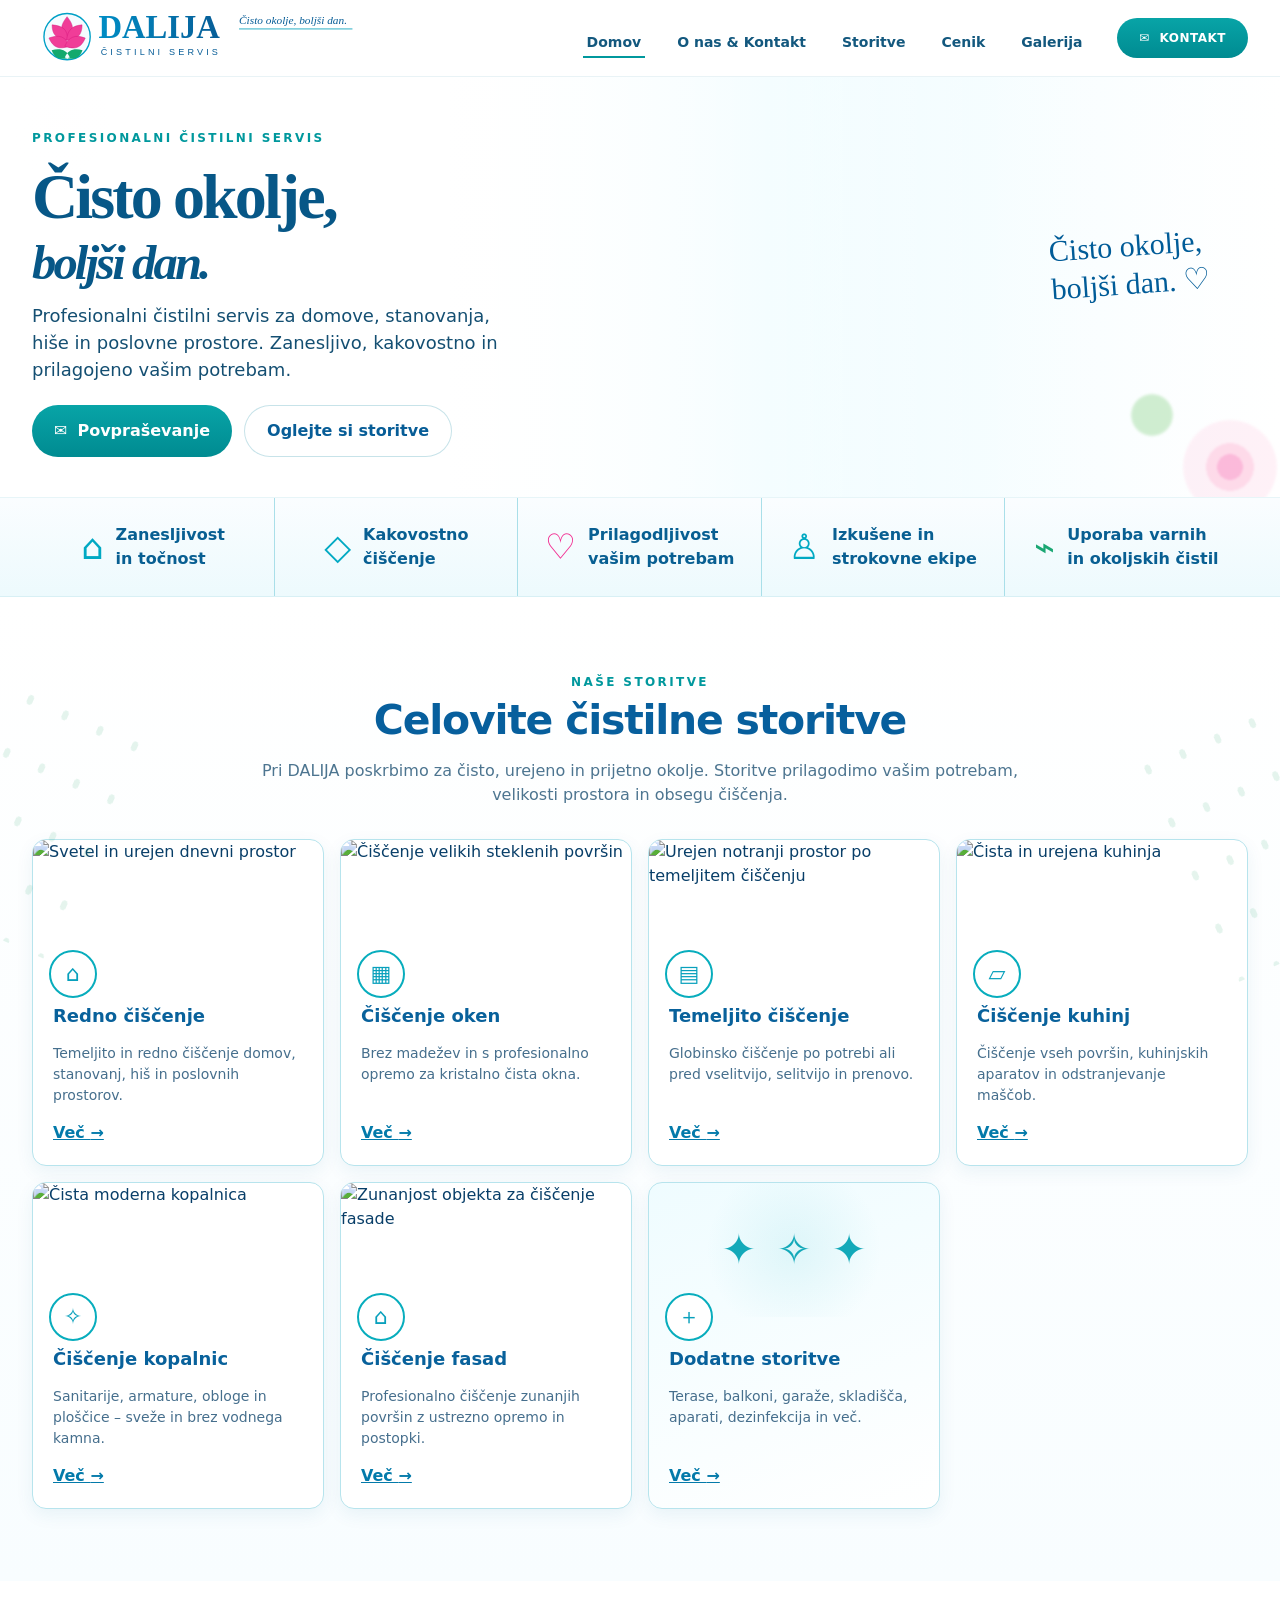
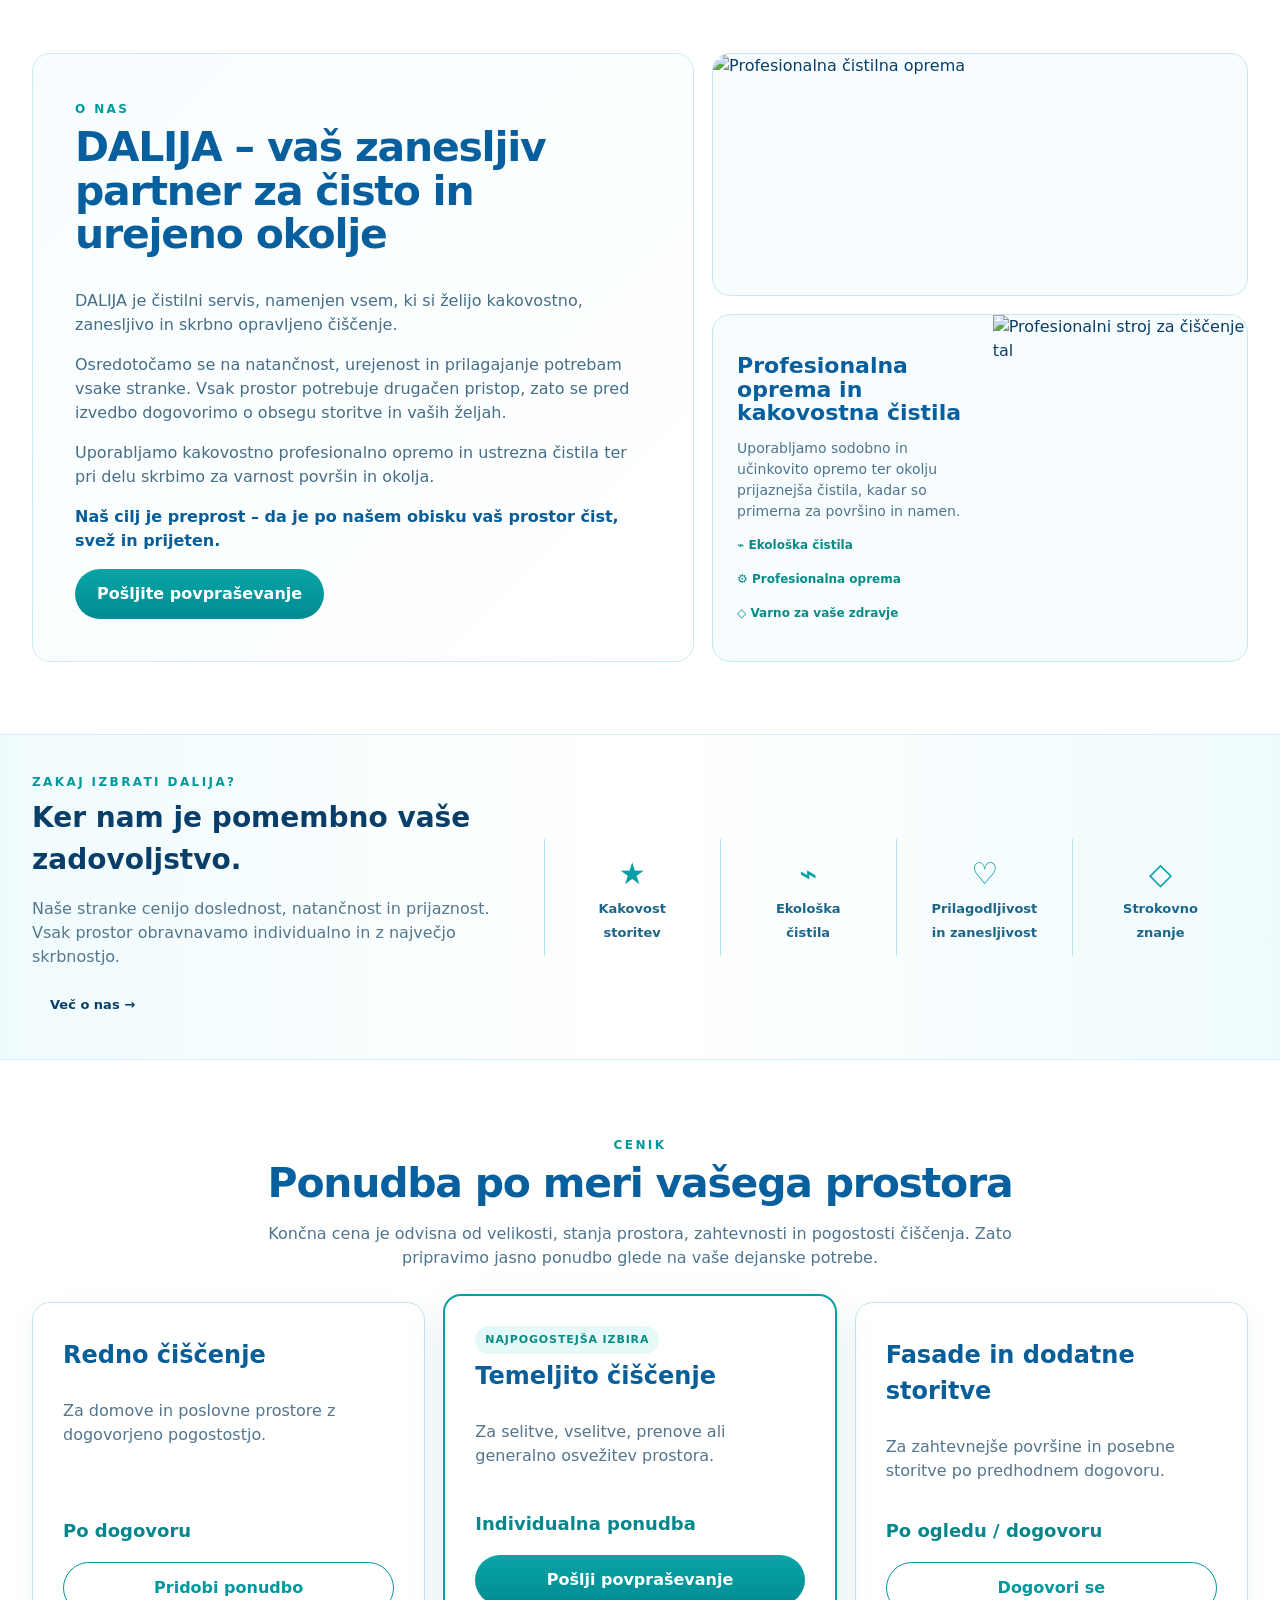
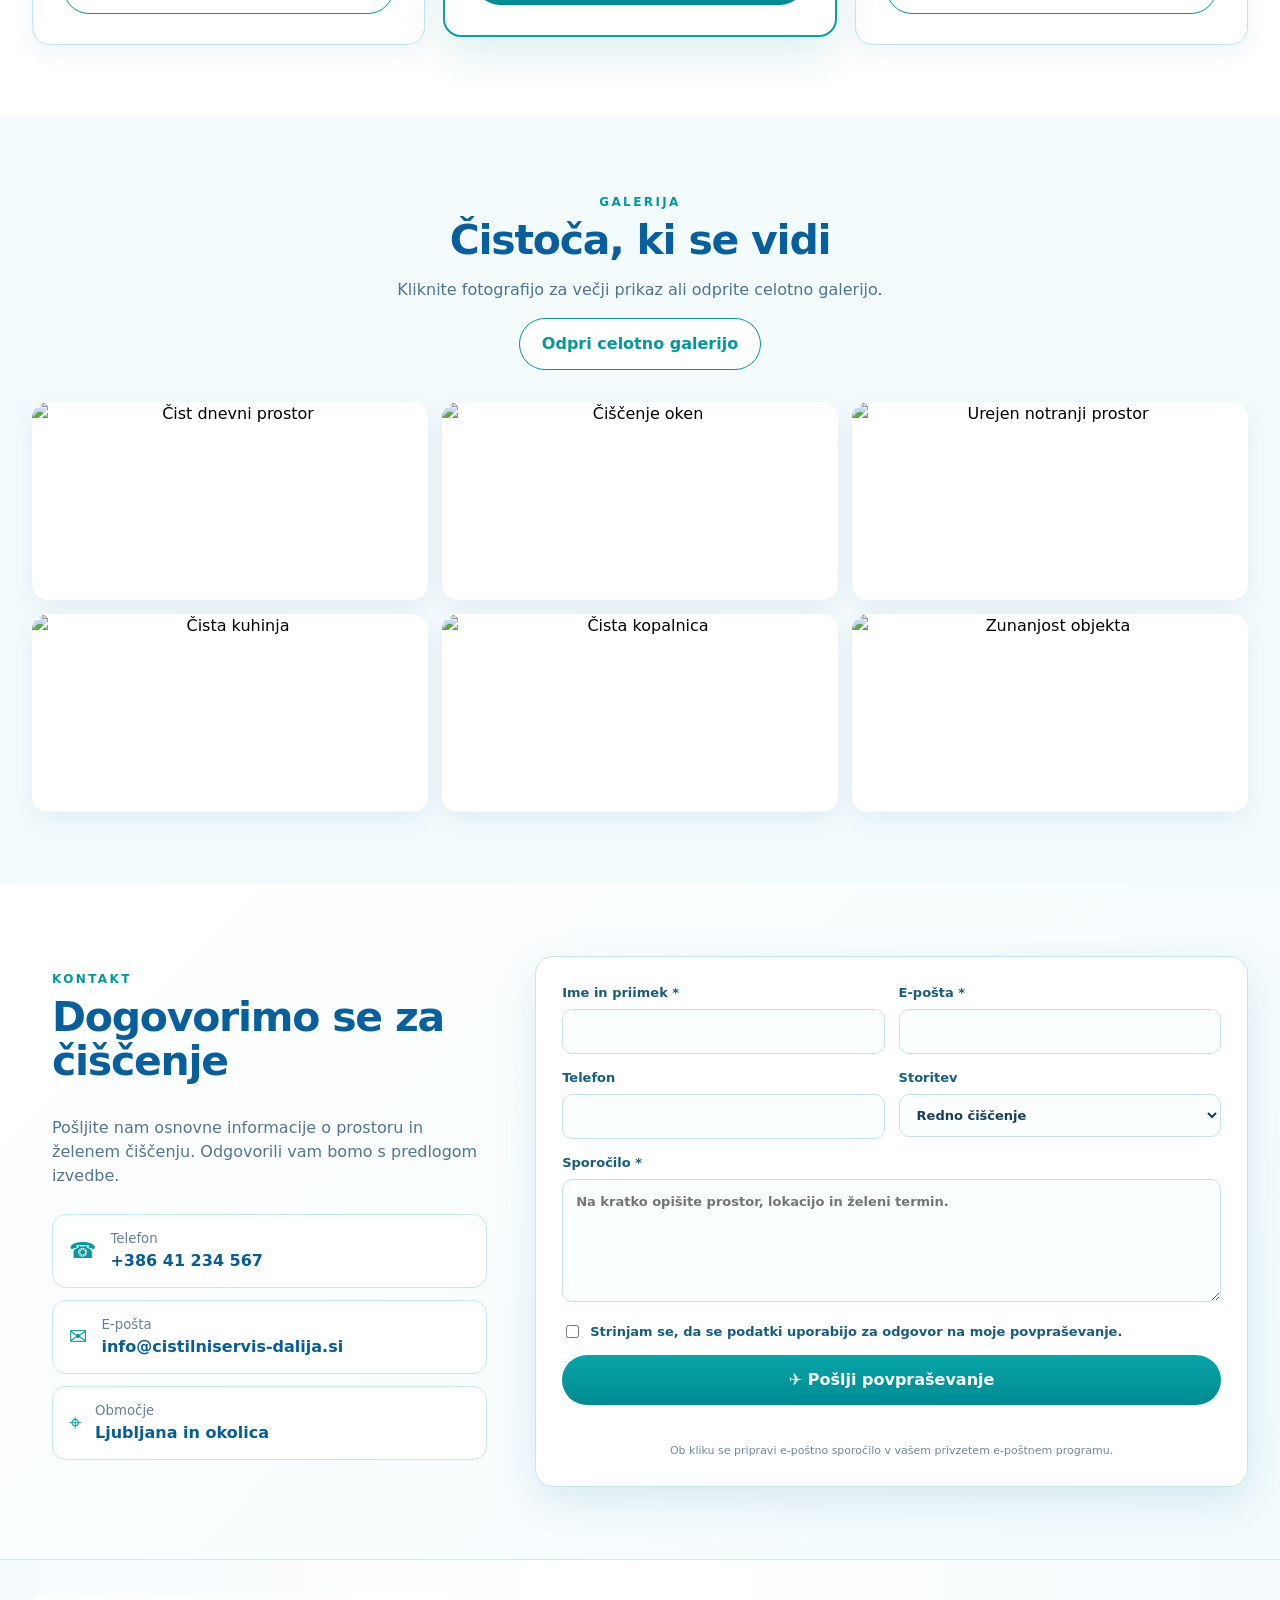
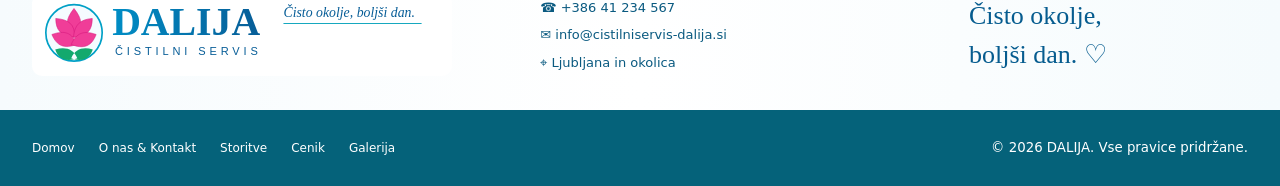
==== commit 5b1136fd: "Link navigation to dedicated Gallery page" ====
--- a/index.html
+++ b/index.html
@@ -27,7 +27,7 @@
         <a href="o-nas-kontakt.html">O nas &amp; Kontakt</a>
         <a href="storitve.html">Storitve</a>
         <a href="cenik.html">Cenik</a>
-        <a href="index.html#galerija">Galerija</a>
+        <a href="galerija.html">Galerija</a>
       </nav>
       <a class="btn btn-small header-cta" href="o-nas-kontakt.html#kontakt"><span aria-hidden="true">✉</span> Kontakt</a>
     </div>
@@ -166,7 +166,7 @@
         <div class="section-heading centered">
           <span>Galerija</span>
           <h2 id="gallery-title">Čistoča, ki se vidi</h2>
-          <p>Kliknite fotografijo za večji prikaz.</p>
+          <p>Kliknite fotografijo za večji prikaz ali odprite celotno galerijo.</p><a class="btn btn-outline gallery-page-cta" href="galerija.html">Odpri celotno galerijo</a>
         </div>
         <div class="gallery-grid">
           <button class="gallery-item" data-src="https://images.unsplash.com/photo-1638989795059-f4dba0a3f291?auto=format&fit=crop&fm=jpg&q=82&w=1200" aria-label="Odpri fotografijo dnevnega prostora"><img src="https://images.unsplash.com/photo-1638989795059-f4dba0a3f291?auto=format&fit=crop&fm=jpg&q=82&w=1200" alt="Čist dnevni prostor" loading="lazy"></button>
@@ -224,7 +224,7 @@
       <div class="footer-tagline">Čisto okolje,<br>boljši dan. ♡</div>
     </div>
     <div class="footer-bottom">
-      <div class="container"><nav aria-label="Navigacija v nogi"><a href="index.html">Domov</a><a href="o-nas-kontakt.html">O nas &amp; Kontakt</a><a href="storitve.html">Storitve</a><a href="cenik.html">Cenik</a><a href="index.html#galerija">Galerija</a></nav><small>© <span id="year"></span> DALIJA. Vse pravice pridržane.</small></div>
+      <div class="container"><nav aria-label="Navigacija v nogi"><a href="index.html">Domov</a><a href="o-nas-kontakt.html">O nas &amp; Kontakt</a><a href="storitve.html">Storitve</a><a href="cenik.html">Cenik</a><a href="galerija.html">Galerija</a></nav><small>© <span id="year"></span> DALIJA. Vse pravice pridržane.</small></div>
     </div>
   </footer>
 
--- a/style.css
+++ b/style.css
@@ -68,4 +68,70 @@
 dialog{border:0;border-radius:20px;box-shadow:0 28px 80px rgba(0,48,75,.28)}dialog::backdrop{background:rgba(0,34,55,.58);backdrop-filter:blur(4px)}.service-modal{width:min(700px,calc(100% - 28px));padding:36px 40px;color:#173f56}.service-modal h2{color:#075f9d;font-size:30px;margin:6px 0 16px}.service-modal ul{padding-left:20px}.service-modal li{margin:6px 0}.modal-close{position:absolute;right:14px;top:12px;border:0;background:#eef9fb;color:#075d97;width:38px;height:38px;border-radius:50%;font-size:25px;cursor:pointer}.modal-cta{margin-top:12px}.lightbox{padding:14px;width:min(1100px,calc(100% - 28px));background:#fff}.lightbox img{width:100%;max-height:82vh;object-fit:contain;border-radius:12px}
 @media (max-width:1180px){.header-inner{grid-template-columns:330px 1fr auto}.main-nav{gap:16px}.service-grid{grid-template-columns:repeat(3,1fr)}.hero-note{display:none}.trust-item{font-size:13px}.footer-top{grid-template-columns:1fr 1fr}.footer-tagline{display:none}}
 @media (max-width:900px){.container{width:min(100% - 32px,760px)}.site-header{position:relative}.header-inner{grid-template-columns:1fr auto;min-height:72px}.brand img{max-width:320px}.header-cta{display:none}.menu-toggle{display:block}.main-nav{position:absolute;left:0;right:0;top:72px;background:#fff;display:none;flex-direction:column;gap:0;padding:8px 16px 18px;border-bottom:1px solid #d6eef2;box-shadow:0 16px 30px rgba(0,87,119,.12)}.main-nav.open{display:flex}.main-nav a{padding:13px 8px}.main-nav a::after{display:none}.hero{min-height:520px}.hero-photo{left:0;opacity:.45}.hero-shade{background:linear-gradient(90deg,rgba(255,255,255,.98),rgba(255,255,255,.86) 60%,rgba(255,255,255,.62))}.hero-content{min-height:520px}.trust-grid{grid-template-columns:repeat(2,1fr)}.trust-item{border-bottom:1px solid #cdeaf0}.trust-item:last-child{grid-column:1/-1}.service-grid{grid-template-columns:repeat(2,1fr)}.about-grid,.why-inner,.contact-grid{grid-template-columns:1fr}.about-copy{grid-row:auto}.equipment{grid-template-columns:1fr 1fr}.pricing-grid{grid-template-columns:1fr}.pricing-grid article.featured{transform:none}.footer-top{grid-template-columns:1fr}.footer-contact{padding-bottom:20px}.gallery-grid{grid-template-columns:repeat(2,1fr)}}
-@media (max-width:620px){.container{width:min(100% - 22px,560px)}.brand img{max-width:250px}.hero h1{font-size:48px}.hero-content>p:not(.eyebrow){font-size:16px}.hero-actions{width:100%}.hero-actions .btn{width:100%}.trust-grid{grid-template-columns:1fr}.trust-item,.trust-item:last-child{grid-column:auto;border-right:0;justify-content:flex-start;padding-left:28px}.section{padding:54px 0}.service-grid{grid-template-columns:1fr}.service-card img,.service-illustration{height:170px}.about-copy{padding:26px}.equipment{grid-template-columns:1fr}.equipment img{max-height:210px}.why-features{grid-template-columns:repeat(2,1fr)}.why-features>div:nth-child(odd){border-left:0}.gallery-grid{grid-template-columns:1fr}.form-row{grid-template-columns:1fr}.footer-bottom .container{padding:18px 0;flex-direction:column;align-items:flex-start}.footer-bottom nav{flex-wrap:wrap;gap:14px}.service-modal{padding:32px 22px}.footer-brand img{max-width:300px}}+@media (max-width:620px){.container{width:min(100% - 22px,560px)}.brand img{max-width:250px}.hero h1{font-size:48px}.hero-content>p:not(.eyebrow){font-size:16px}.hero-actions{width:100%}.hero-actions .btn{width:100%}.trust-grid{grid-template-columns:1fr}.trust-item,.trust-item:last-child{grid-column:auto;border-right:0;justify-content:flex-start;padding-left:28px}.section{padding:54px 0}.service-grid{grid-template-columns:1fr}.service-card img,.service-illustration{height:170px}.about-copy{padding:26px}.equipment{grid-template-columns:1fr}.equipment img{max-height:210px}.why-features{grid-template-columns:repeat(2,1fr)}.why-features>div:nth-child(odd){border-left:0}.gallery-grid{grid-template-columns:1fr}.form-row{grid-template-columns:1fr}.footer-bottom .container{padding:18px 0;flex-direction:column;align-items:flex-start}.footer-bottom nav{flex-wrap:wrap;gap:14px}.service-modal{padding:32px 22px}.footer-brand img{max-width:300px}}
+
+/* Dedicated pages */
+.page-hero{padding:88px 0 78px;background:
+  linear-gradient(90deg,rgba(255,255,255,.98),rgba(255,255,255,.72)),
+  url('https://images.unsplash.com/photo-1638989795059-f4dba0a3f291?auto=format&fit=crop&fm=jpg&q=82&w=2000') center/cover no-repeat;
+  border-bottom:1px solid #d9eef3}
+.page-hero .container{max-width:980px;margin-left:max(32px,calc((100vw - 1440px)/2 + 32px))}
+.page-hero h1{font-size:clamp(42px,5vw,72px);line-height:1.02;color:#075f9d;margin:8px 0 14px;letter-spacing:-.04em}
+.page-hero p{max-width:760px;font-size:18px;color:#315f79;margin:0}
+.page-hero-about{background-image:linear-gradient(90deg,rgba(255,255,255,.98),rgba(255,255,255,.68)),url('https://images.unsplash.com/photo-1641927130955-8e118b3d3306?auto=format&fit=crop&fm=jpg&q=82&w=2000')}
+.page-hero-services{background-image:linear-gradient(90deg,rgba(255,255,255,.98),rgba(255,255,255,.70)),url('https://images.unsplash.com/photo-1761679296920-b48e07e9e267?auto=format&fit=crop&fm=jpg&q=82&w=2000')}
+.page-hero-pricing{background-image:linear-gradient(90deg,rgba(255,255,255,.98),rgba(255,255,255,.72)),url('https://images.unsplash.com/photo-1774716925801-cad665240e12?auto=format&fit=crop&fm=jpg&q=82&w=2000')}
+
+.about-page-grid{display:grid;grid-template-columns:1.1fr .9fr;gap:24px;align-items:stretch}
+.about-copy-standalone{grid-row:auto}
+.why-standalone{background:linear-gradient(90deg,#f2fbfd,#fff,#f2fbfd)}
+.why-features-wide{grid-template-columns:repeat(5,1fr)}
+.why-features-wide>div:first-child{border-left:0}
+
+.services-page{background:#f7fcfd}
+.service-jump{display:flex;gap:10px;flex-wrap:wrap;justify-content:center;margin:0 auto 34px}
+.service-jump a{text-decoration:none;border:1px solid #b9e3ea;background:white;color:#075f91;border-radius:999px;padding:9px 14px;font-size:13px;font-weight:800}
+.service-jump a:hover{background:#eaf9fb;border-color:#05a0a7}
+.service-detail-list{display:grid;gap:24px}
+.service-detail{scroll-margin-top:95px;display:grid;grid-template-columns:.9fr 1.1fr;background:#fff;border:1px solid #c3e7ed;border-radius:20px;overflow:hidden;box-shadow:0 12px 34px rgba(0,93,126,.08)}
+.service-detail:nth-child(even){grid-template-columns:1.1fr .9fr}
+.service-detail:nth-child(even) .service-detail-image{order:2}
+.service-detail-image img{width:100%;height:100%;min-height:350px;object-fit:cover}
+.service-detail-copy{padding:38px}
+.service-detail-copy h2{font-size:34px;color:#075f9d;margin:4px 0 4px}
+.service-detail-copy h3{font-size:18px;color:#078a8e;margin:0 0 12px}
+.service-detail-copy p{color:#4f738b}
+.service-detail-copy ul{columns:2;column-gap:28px;padding-left:18px;margin:18px 0 24px}
+.service-detail-copy li{break-inside:avoid;margin:7px 0;color:#315f78}
+.service-cta{background:linear-gradient(100deg,#effbfd,#fff)}
+.service-cta-inner{display:flex;align-items:center;justify-content:space-between;gap:24px}
+.service-cta h2{margin:5px 0 0;color:#075f9d;font-size:34px}
+
+.pricing-page{background:#fff}
+.pricing-grid-page{grid-template-columns:repeat(3,1fr)}
+.pricing-grid-page article.featured{transform:none}
+.quote-steps{background:#f4fbfd}
+.steps-grid{display:grid;grid-template-columns:repeat(3,1fr);gap:18px}
+.steps-grid>div{background:#fff;border:1px solid #c4e7ed;border-radius:18px;padding:28px;text-align:center}
+.steps-grid strong{display:grid;place-items:center;margin:0 auto 14px;width:46px;height:46px;border-radius:50%;background:#e5f9f8;color:#078b87;font-size:20px}
+.steps-grid h3{color:#075f9d;margin:0 0 8px}
+.steps-grid p{color:#54768d;margin:0}
+.center-action{text-align:center;margin-top:28px}
+
+@media (max-width:900px){
+  .about-page-grid,.service-detail,.service-detail:nth-child(even){grid-template-columns:1fr}
+  .service-detail:nth-child(even) .service-detail-image{order:0}
+  .service-detail-image img{min-height:260px}
+  .why-features-wide{grid-template-columns:repeat(2,1fr)}
+  .why-features-wide>div{border-left:0;border-top:1px solid #b9e3ea}
+  .pricing-grid-page,.steps-grid{grid-template-columns:1fr}
+  .service-cta-inner{flex-direction:column;align-items:flex-start}
+}
+@media (max-width:620px){
+  .page-hero{padding:62px 0 54px}
+  .page-hero .container{margin-inline:auto}
+  .page-hero h1{font-size:42px}
+  .service-detail-copy{padding:26px 22px}
+  .service-detail-copy ul{columns:1}
+  .service-jump{justify-content:flex-start}
+}
